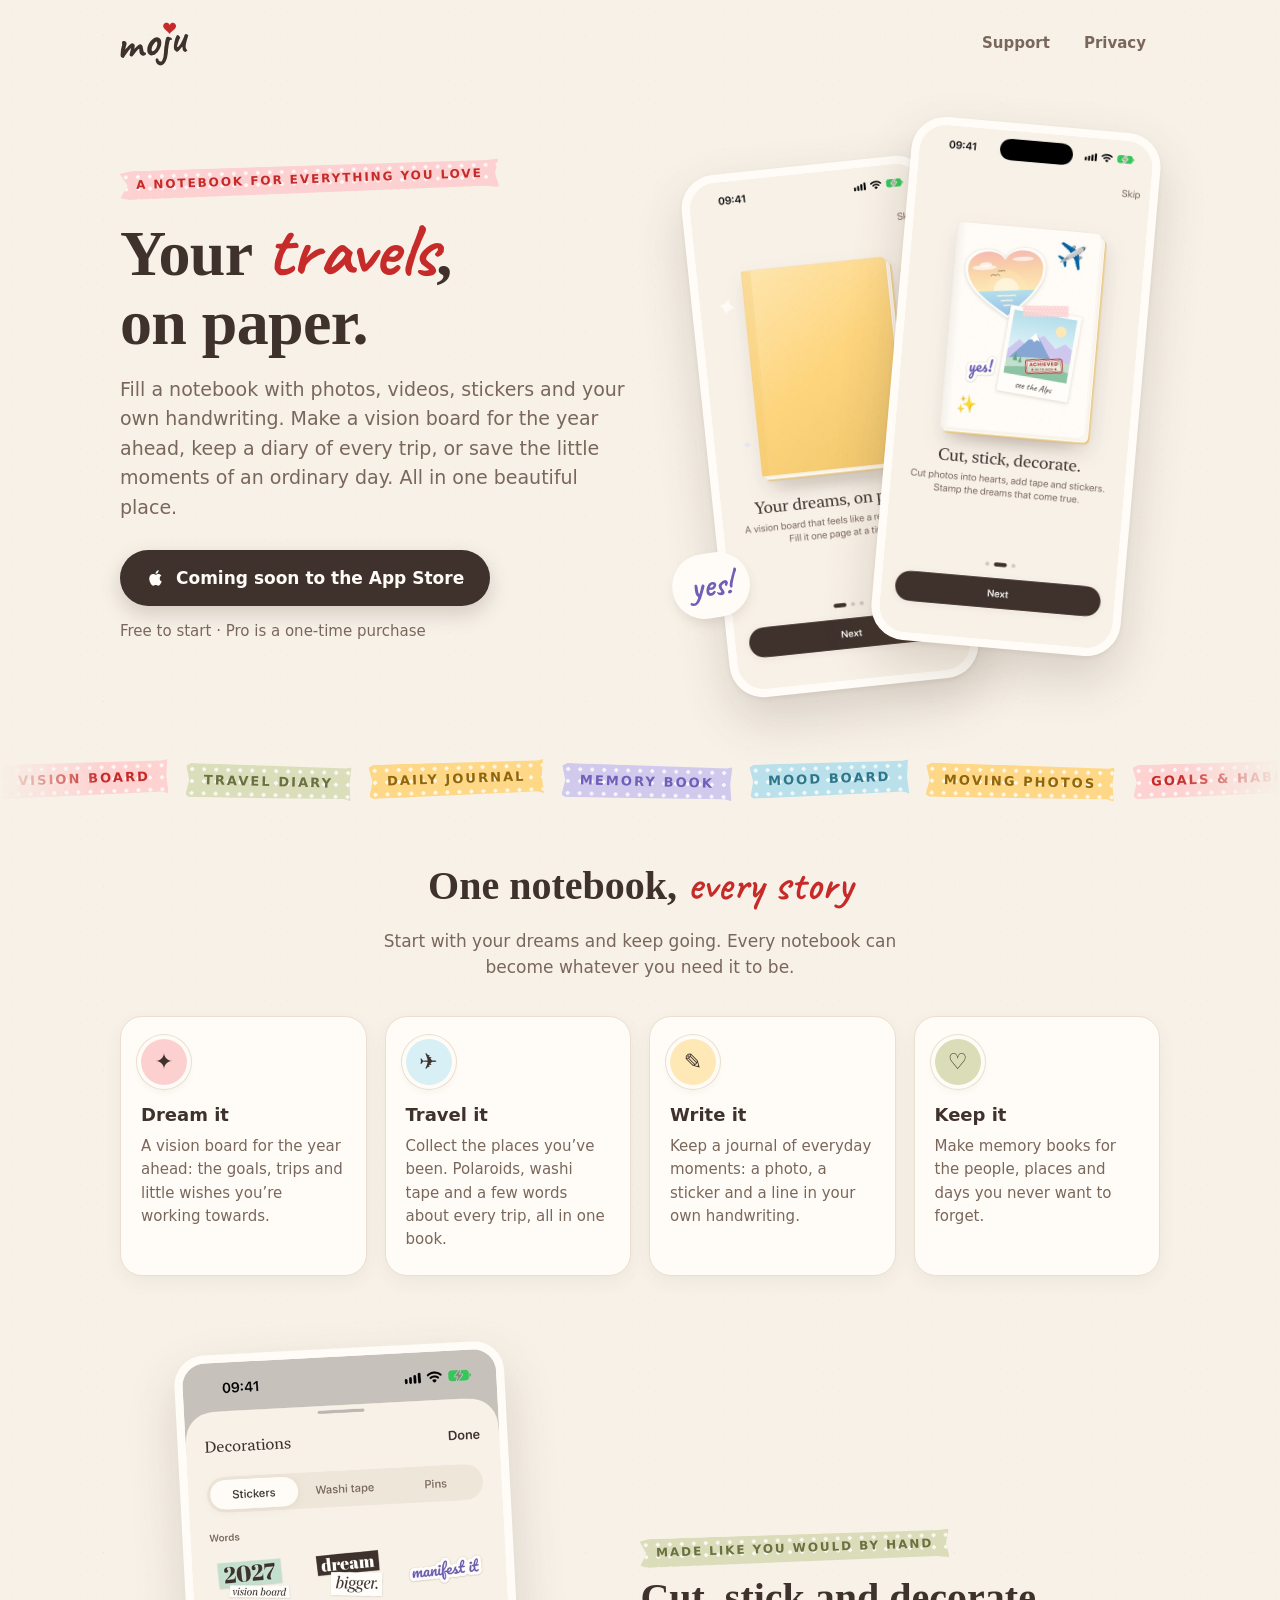
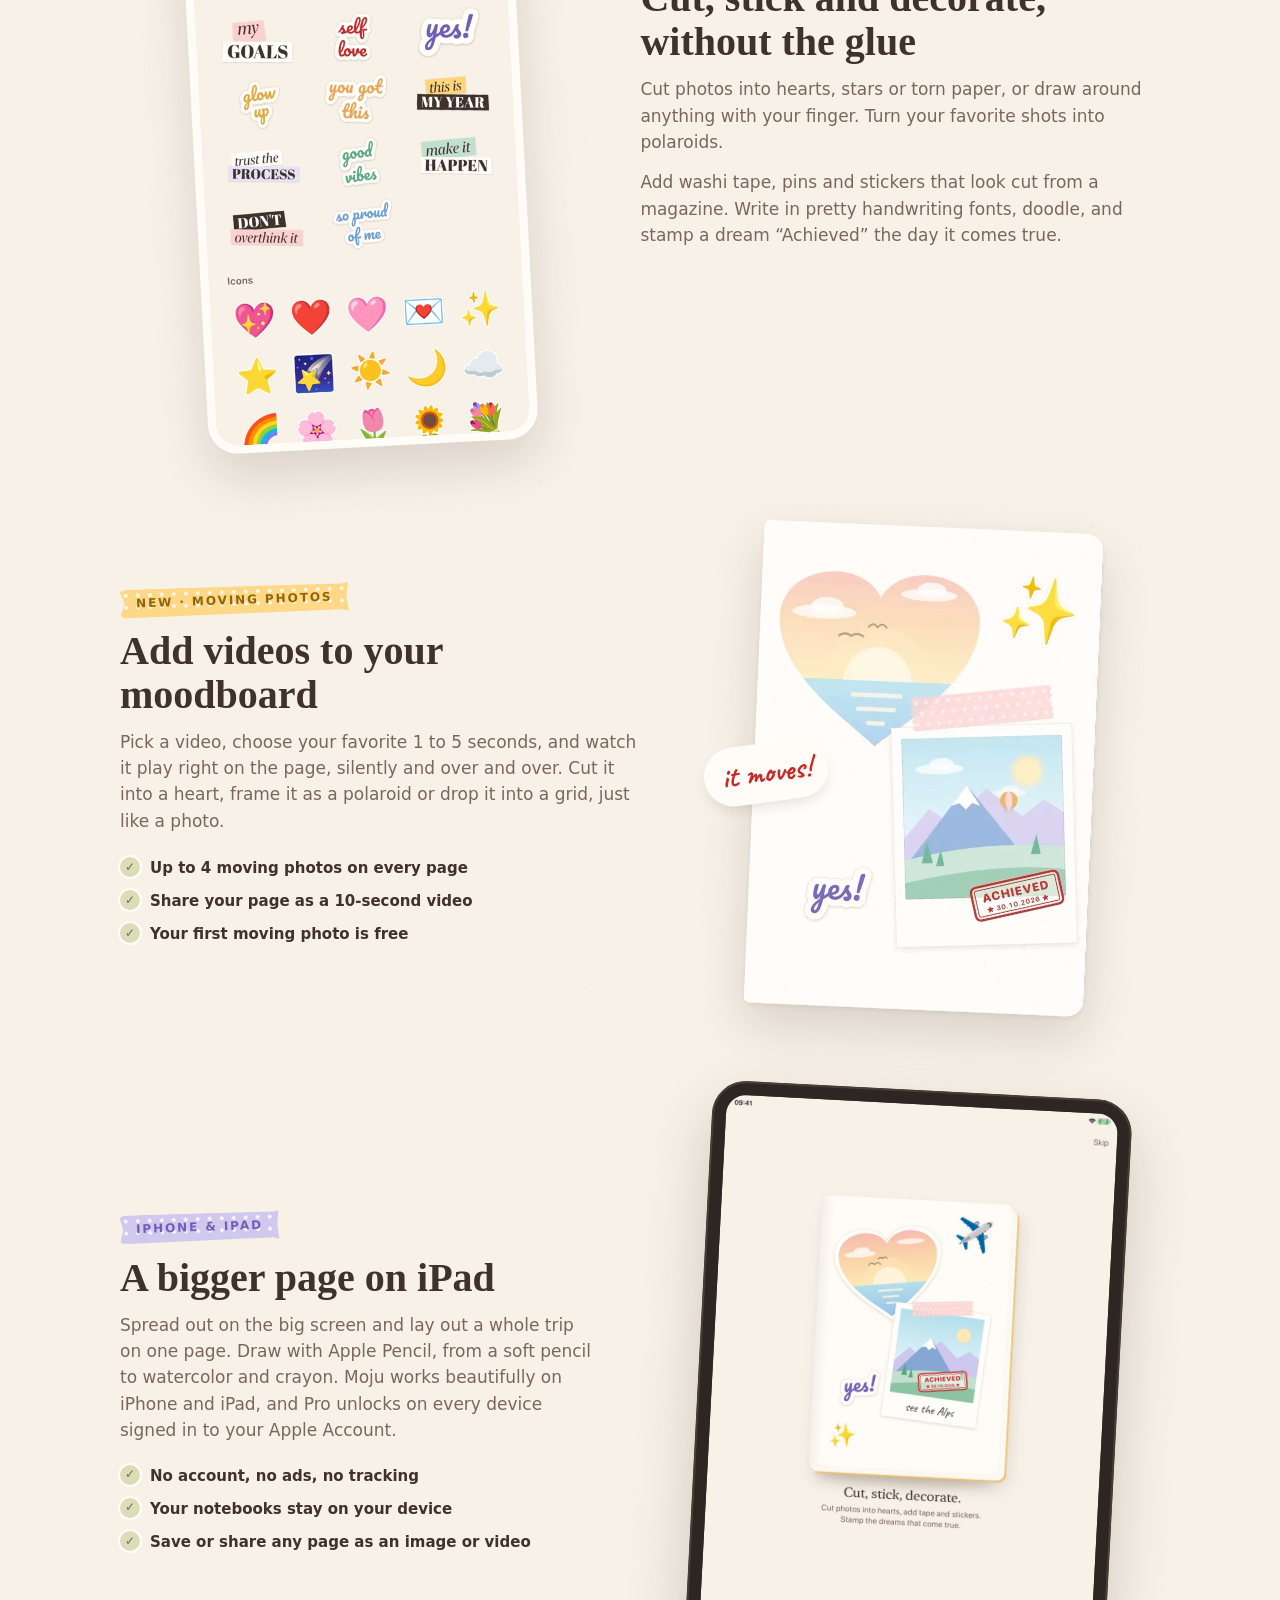
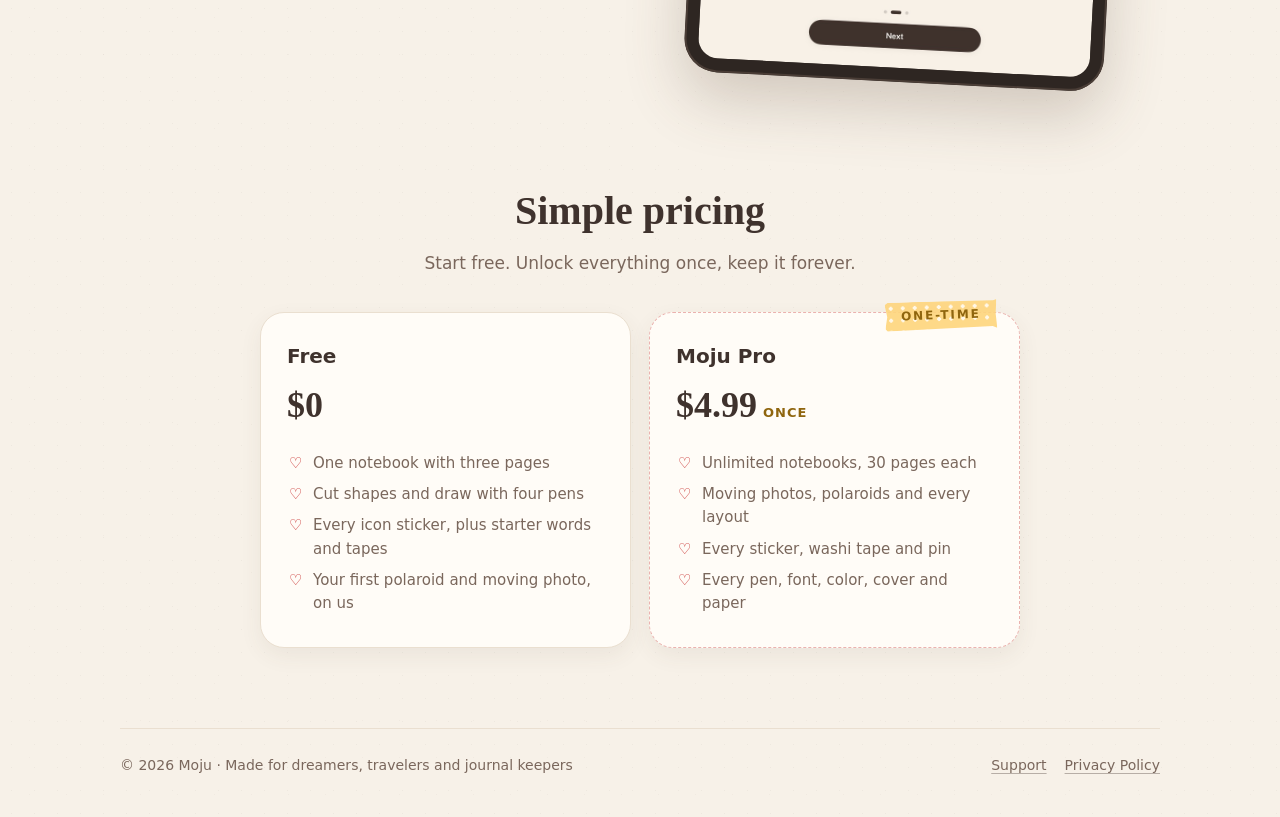
==== index.html @ 2ad0308b "El yazısı logo ve hareketli fotoğraflar bölümü" ====
<!doctype html>
<html lang="en">
<head>
  <meta charset="utf-8">
  <meta name="viewport" content="width=device-width, initial-scale=1">
  <title>Moju · Your life, on paper</title>
  <meta name="description" content="Moju is a notebook for everything you love: a vision board for your dreams, a travel diary for the places you've been, a journal for everyday moments. Cut photos, add videos that move on the page, washi tape and stickers, and write in your own hand.">
  <link rel="icon" href="assets/favicon.png">
  <link rel="apple-touch-icon" href="assets/icon.png">
  <link rel="stylesheet" href="style.css">
</head>
<body>
  <header class="wrap top">
    <a class="brand" href="index.html"><img src="assets/wordmark.svg" alt="Moju"></a>
    <nav class="nav" aria-label="Main">
      <a href="support.html">Support</a>
      <a href="privacy.html">Privacy</a>
    </nav>
  </header>

  <main>
    <section class="wrap hero">
      <div>
        <span class="tape">A NOTEBOOK FOR EVERYTHING YOU LOVE</span>
        <h1 aria-label="Your dreams, travels, days and memories, on paper.">
          <span aria-hidden="true">Your <span class="swap" data-words="dreams,travels,days,memories,plans">dreams</span>,<br>on paper.</span>
        </h1>
        <p class="lead">Fill a notebook with photos, videos, stickers and your own handwriting. Make a vision board for the year ahead, keep a diary of every trip, or save the little moments of an ordinary day. All in one beautiful place.</p>
        <div class="cta-row">
          <span class="button" aria-disabled="true">
            <svg viewBox="0 0 24 24" fill="currentColor" aria-hidden="true"><path d="M16.4 12.6c0-2.4 2-3.5 2-3.6-1.1-1.6-2.8-1.8-3.4-1.8-1.4-.1-2.8.9-3.5.9-.7 0-1.9-.9-3.1-.8-1.6 0-3 .9-3.8 2.3-1.6 2.8-.4 7 1.2 9.3.8 1.1 1.7 2.4 2.9 2.3 1.2 0 1.6-.7 3-.7s1.8.7 3 .7c1.3 0 2.1-1.1 2.8-2.3.9-1.3 1.3-2.6 1.3-2.7-.1 0-2.4-.9-2.4-3.6zM14.2 5.6c.6-.8 1.1-1.8 1-2.9-.9 0-2.1.6-2.7 1.4-.6.7-1.1 1.8-1 2.8 1 .1 2.1-.5 2.7-1.3z"/></svg>
            Coming soon to the App Store
          </span>
          <span class="price-note">Free to start · Pro is a one-time purchase</span>
        </div>
      </div>

      <div class="shots" aria-label="App screenshots">
        <div class="phone one float"><img src="assets/scene1.jpg" alt="A notebook floating on the welcome screen"></div>
        <div class="phone two float late"><img src="assets/scene2.jpg" alt="A page with a heart-shaped photo, a polaroid, washi tape and stickers"></div>
        <span class="sticker yes" aria-hidden="true">yes!</span>
      </div>
    </section>

    <!-- Defter ne için kullanılabilir: kayan washi bantlar -->
    <div class="ticker" aria-hidden="true">
      <div class="ticker-track">
        <span class="tape">VISION BOARD</span><span class="tape matcha">TRAVEL DIARY</span><span class="tape butter">DAILY JOURNAL</span><span class="tape wisteria">MEMORY BOOK</span><span class="tape rainy">MOOD BOARD</span><span class="tape butter">MOVING PHOTOS</span><span class="tape">GOALS &amp; HABITS</span><span class="tape matcha">FAMILY ALBUM</span><span class="tape butter">BUCKET LIST</span>
        <span class="tape">VISION BOARD</span><span class="tape matcha">TRAVEL DIARY</span><span class="tape butter">DAILY JOURNAL</span><span class="tape wisteria">MEMORY BOOK</span><span class="tape rainy">MOOD BOARD</span><span class="tape butter">MOVING PHOTOS</span><span class="tape">GOALS &amp; HABITS</span><span class="tape matcha">FAMILY ALBUM</span><span class="tape butter">BUCKET LIST</span>
      </div>
    </div>

    <section class="wrap">
      <h2 class="section-title">One notebook, <span class="hand">every story</span></h2>
      <p class="section-lead">Start with your dreams and keep going. Every notebook can become whatever you need it to be.</p>
      <div class="features uses">
        <article class="card">
          <div class="dot ballet" aria-hidden="true">✦</div>
          <h3>Dream it</h3>
          <p>A vision board for the year ahead: the goals, trips and little wishes you’re working towards.</p>
        </article>
        <article class="card">
          <div class="dot rainy" aria-hidden="true">✈︎</div>
          <h3>Travel it</h3>
          <p>Collect the places you’ve been. Polaroids, washi tape and a few words about every trip, all in one book.</p>
        </article>
        <article class="card">
          <div class="dot butter" aria-hidden="true">✎</div>
          <h3>Write it</h3>
          <p>Keep a journal of everyday moments: a photo, a sticker and a line in your own handwriting.</p>
        </article>
        <article class="card">
          <div class="dot matcha" aria-hidden="true">♡</div>
          <h3>Keep it</h3>
          <p>Make memory books for the people, places and days you never want to forget.</p>
        </article>
      </div>
    </section>

    <section class="wrap strip">
      <div class="shot"><img src="assets/stickers.jpg" alt="The sticker picker with hand-lettered words and icons"></div>
      <div>
        <span class="tape matcha">MADE LIKE YOU WOULD BY HAND</span>
        <h2>Cut, stick and decorate, without the glue</h2>
        <p>Cut photos into hearts, stars or torn paper, or draw around anything with your finger. Turn your favorite shots into polaroids.</p>
        <p>Add washi tape, pins and stickers that look cut from a magazine. Write in pretty handwriting fonts, doodle, and stamp a dream “Achieved” the day it comes true.</p>
      </div>
    </section>

    <!-- Hareketli fotoğraflar: uygulamanın kendi 10 sn'lik paylaşım videosu -->
    <section class="wrap strip moving">
      <div>
        <span class="tape butter">NEW · MOVING PHOTOS</span>
        <h2>Add videos to your moodboard</h2>
        <p>Pick a video, choose your favorite 1 to 5 seconds, and watch it play right on the page, silently and over and over. Cut it into a heart, frame it as a polaroid or drop it into a grid, just like a photo.</p>
        <ul class="checks">
          <li>Up to 4 moving photos on every page</li>
          <li>Share your page as a 10-second video</li>
          <li>Your first moving photo is free</li>
        </ul>
      </div>
      <div class="page-video">
        <video src="assets/moving-page.mp4" poster="assets/moving-page.jpg" width="600" height="852" autoplay muted loop playsinline aria-label="A notebook page with a heart-shaped sunset and a polaroid of mountains, both gently moving"></video>
        <span class="sticker moves" aria-hidden="true">it moves!</span>
      </div>
    </section>

    <section class="wrap tablet-row">
      <div>
        <span class="tape wisteria">IPHONE &amp; IPAD</span>
        <h2>A bigger page on iPad</h2>
        <p>Spread out on the big screen and lay out a whole trip on one page. Draw with Apple Pencil, from a soft pencil to watercolor and crayon. Moju works beautifully on iPhone and iPad, and Pro unlocks on every device signed in to your Apple Account.</p>
        <ul class="checks">
          <li>No account, no ads, no tracking</li>
          <li>Your notebooks stay on your device</li>
          <li>Save or share any page as an image or video</li>
        </ul>
      </div>
      <div class="tablet"><img src="assets/ipad.jpg" alt="Moju on iPad: a collage page with polaroids and stickers"></div>
    </section>

    <section class="wrap">
      <h2 class="section-title">Simple pricing</h2>
      <p class="section-lead">Start free. Unlock everything once, keep it forever.</p>
      <div class="pricing">
        <article class="plan">
          <h3>Free</h3>
          <div class="amount">$0</div>
          <ul>
            <li>One notebook with three pages</li>
            <li>Cut shapes and draw with four pens</li>
            <li>Every icon sticker, plus starter words and tapes</li>
            <li>Your first polaroid and moving photo, on us</li>
          </ul>
        </article>
        <article class="plan pro">
          <span class="tape butter">ONE-TIME</span>
          <h3>Moju Pro</h3>
          <div class="amount">$4.99<small>ONCE</small></div>
          <ul>
            <li>Unlimited notebooks, 30 pages each</li>
            <li>Moving photos, polaroids and every layout</li>
            <li>Every sticker, washi tape and pin</li>
            <li>Every pen, font, color, cover and paper</li>
          </ul>
        </article>
      </div>
    </section>
  </main>

  <footer class="wrap footer">
    <span>© 2026 Moju · Made for dreamers, travelers and journal keepers</span>
    <nav aria-label="Footer">
      <a href="support.html">Support</a>
      <a href="privacy.html">Privacy Policy</a>
    </nav>
  </footer>

  <script>
    // Başlıktaki el yazısı kelime sırayla değişir: dreams → travels → days → memories → plans.
    // "Hareketi Azalt" açıksa durur.
    (function () {
      // Hareketi Azalt açıksa sayfa videosu kendiliğinden oynamaz; oynat düğmesi görünür
      var video = document.querySelector('.page-video video');
      if (video && window.matchMedia('(prefers-reduced-motion: reduce)').matches) {
        video.removeAttribute('autoplay');
        video.pause();
        video.controls = true;
      }
      var el = document.querySelector('.swap');
      if (!el || window.matchMedia('(prefers-reduced-motion: reduce)').matches) return;
      var words = el.dataset.words.split(',');
      var i = 0;
      setInterval(function () {
        el.classList.add('out');
        setTimeout(function () {
          i = (i + 1) % words.length;
          el.textContent = words[i];
          el.classList.remove('out');
        }, 320);
      }, 2400);
    })();
  </script>
</body>
</html>
---- style.css ----
/* Moju web sitesi: uygulamayla aynı renkler, kağıt hissi, yumuşak gölgeler */

/* Uygulamadaki el yazısı (Caveat, SIL Open Font License: assets/Caveat-OFL.txt) */
@font-face {
  font-family: "Caveat";
  src: url("assets/Caveat.ttf") format("truetype");
  font-weight: 400 700;
  font-display: swap;
}

:root {
  /* Uygulamanın paleti (SPEC §3): latte zemin, espresso yazı, kiraz vurgu */
  --latte: #f7f1e8;
  --paper: #fffcf7;
  --ink: #3f322d;
  --ink-soft: #7a675c;
  --hairline: #eadfd0;
  --cherry: #c62a29;
  --ballet: #fdd0d0;
  --butter: #fed57d;
  --butter-light: #fee8b6;
  --butter-deep: #8f650e;
  --matcha-light: #daddb8;
  --matcha-deep: #6a7040;
  --rainy-light: #d8eff5;
  --rainy-deep: #2e7689;
  --wisteria: #e6e3f7;
  --wisteria-deep: #6e5fb8;
  --apricot-light: #f9d8b3;
  --shadow: 91, 69, 53;

  --serif: ui-serif, "New York", "Iowan Old Style", Georgia, serif;
  --rounded: ui-rounded, "SF Pro Rounded", -apple-system, system-ui, "Segoe UI", sans-serif;
  --hand: "Caveat", "Bradley Hand", cursive;
}

* { box-sizing: border-box; }

html { -webkit-text-size-adjust: 100%; }

body {
  margin: 0;
  background-color: var(--latte);
  /* Kağıt dokusu: çok soluk benekler */
  background-image:
    radial-gradient(rgba(var(--shadow), 0.05) 0.8px, transparent 1px),
    radial-gradient(rgba(var(--shadow), 0.035) 0.8px, transparent 1px);
  background-size: 23px 23px, 37px 37px;
  background-position: 0 0, 11px 17px;
  color: var(--ink);
  font-family: var(--rounded);
  font-size: 17px;
  line-height: 1.55;
  -webkit-font-smoothing: antialiased;
}

a { color: var(--ink); text-decoration-color: rgba(63, 50, 45, 0.35); text-underline-offset: 3px; }
a:hover { text-decoration-color: var(--ink); }

.wrap { width: min(1040px, 100% - 40px); margin-inline: auto; }

/* Üst kısım */

.top {
  display: flex;
  align-items: center;
  justify-content: space-between;
  gap: 16px;
  padding: 22px 0;
}

.brand {
  display: inline-flex;
  align-items: center;
  gap: 12px;
  font-weight: 700;
  font-size: 20px;
  text-decoration: none;
}

/* El yazısı logo (uygulama ikonundaki yazı) */
.brand img {
  display: block;
  height: 44px;
  width: auto;
}

.nav { display: flex; gap: 6px; }

.nav a {
  padding: 8px 14px;
  border-radius: 999px;
  text-decoration: none;
  color: var(--ink-soft);
  font-weight: 600;
  font-size: 15px;
}

.nav a:hover, .nav a[aria-current="page"] { background: var(--paper); color: var(--ink); box-shadow: 0 2px 6px rgba(var(--shadow), 0.08); }

/* Washi bant */

.tape {
  display: inline-block;
  padding: 5px 16px;
  font-size: 12px;
  font-weight: 800;
  letter-spacing: 0.16em;
  color: var(--cherry);
  background-color: rgba(253, 208, 208, 0.95);
  background-image: radial-gradient(rgba(255, 255, 255, 0.8) 1.6px, transparent 2px);
  background-size: 12px 12px;
  clip-path: polygon(0 8%, 3% 0, 97% 4%, 100% 0, 99% 50%, 100% 100%, 96% 94%, 2% 100%, 0 92%, 2% 50%);
  transform: rotate(-2deg);
}

.tape.matcha { background-color: rgba(218, 221, 184, 0.95); color: var(--matcha-deep); }
.tape.butter { background-color: rgba(254, 213, 125, 0.9); color: var(--butter-deep); }
.tape.wisteria { background-color: rgba(207, 200, 238, 0.95); color: var(--wisteria-deep); }
.tape.rainy { background-color: rgba(179, 223, 235, 0.9); color: var(--rainy-deep); }

/* El yazısı vurgu (başlıklarda) */
.hand {
  font-family: var(--hand);
  color: var(--cherry);
  font-weight: 600;
  font-size: 1.12em;
  white-space: nowrap;
}

/* Kayan washi bant şeridi: defterin neler olabileceği */
.ticker {
  overflow: hidden;
  padding: 14px 0 46px;
  mask-image: linear-gradient(90deg, transparent, #000 8%, #000 92%, transparent);
  -webkit-mask-image: linear-gradient(90deg, transparent, #000 8%, #000 92%, transparent);
}

.ticker-track {
  display: flex;
  gap: 18px;
  width: max-content;
  animation: ticker 42s linear infinite;
}

.ticker .tape { font-size: 13px; padding: 7px 18px; }
.ticker .tape:nth-child(odd) { transform: rotate(-2deg); }
.ticker .tape:nth-child(even) { transform: rotate(1.5deg) translateY(3px); }

@keyframes ticker {
  to { transform: translateX(calc(-50% - 9px)); }
}

/* Ana bölüm */

.hero {
  display: grid;
  grid-template-columns: 1.05fr 1fr;
  gap: 48px;
  align-items: center;
  padding: 36px 0 64px;
}

.hero h1 {
  font-family: var(--serif);
  font-weight: 600;
  font-size: clamp(40px, 6vw, 64px);
  line-height: 1.04;
  letter-spacing: -0.01em;
  margin: 18px 0 18px;
}

/* Sırayla değişen kelime (dreams → travels → days…) */
.hero h1 .swap {
  display: inline-block;
  font-family: var(--hand);
  color: var(--cherry);
  font-weight: 700;
  font-size: 1.18em;
  transition: opacity 0.3s ease, transform 0.3s ease;
}

.hero h1 .swap.out { opacity: 0; transform: translateY(0.18em) rotate(-3deg); }

.lead { font-size: 19px; color: var(--ink-soft); max-width: 30em; margin: 0 0 28px; }

.cta-row { display: flex; flex-wrap: wrap; align-items: center; gap: 14px; }

.button {
  display: inline-flex;
  align-items: center;
  gap: 10px;
  padding: 15px 26px;
  border-radius: 999px;
  background: var(--ink);
  color: var(--paper);
  font-weight: 700;
  text-decoration: none;
  box-shadow: 0 8px 20px rgba(var(--shadow), 0.22);
}

.button[aria-disabled="true"] { cursor: default; }

.button svg { width: 20px; height: 20px; }

.price-note { font-size: 15px; color: var(--ink-soft); }

/* Ekran görüntüleri: hafif eğik telefon kartları */

.shots { position: relative; height: 560px; }

.phone {
  position: absolute;
  width: 250px;
  border-radius: 34px;
  padding: 8px;
  background: var(--paper);
  box-shadow: 0 22px 50px rgba(var(--shadow), 0.2), 0 2px 4px rgba(var(--shadow), 0.08);
}

.phone img { display: block; width: 100%; border-radius: 27px; }

.phone.one { left: 6%; top: 40px; transform: rotate(-6deg); z-index: 1; }
.phone.two { right: 4%; top: 0; transform: rotate(5deg); z-index: 2; }

.sticker {
  position: absolute;
  z-index: 3;
  font-family: var(--hand);
  font-size: 34px;
  font-weight: 700;
  color: var(--wisteria-deep);
  padding: 2px 14px;
  background: var(--paper);
  border-radius: 999px;
  box-shadow: 0 0 0 4px var(--paper), 0 6px 14px rgba(var(--shadow), 0.18);
  transform: rotate(-9deg);
}

.sticker.yes { left: 0; bottom: 70px; }

/* Özellikler */

.section-title {
  font-family: var(--serif);
  font-weight: 600;
  font-size: clamp(30px, 4vw, 40px);
  text-align: center;
  margin: 8px 0 8px;
}

.section-lead { text-align: center; color: var(--ink-soft); margin: 0 auto 36px; max-width: 34em; }

.features {
  display: grid;
  grid-template-columns: repeat(4, 1fr);
  gap: 18px;
  padding-bottom: 72px;
}

.card {
  background: var(--paper);
  border: 1px solid var(--hairline);
  border-radius: 22px;
  padding: 22px 20px 24px;
  box-shadow: 0 6px 18px rgba(var(--shadow), 0.06);
}

.card .dot {
  width: 46px;
  height: 46px;
  border-radius: 50%;
  display: grid;
  place-items: center;
  font-size: 22px;
  box-shadow: 0 0 0 4px var(--paper), 0 0 0 5px var(--hairline), 0 4px 10px rgba(var(--shadow), 0.12);
  margin-bottom: 16px;
}

.card h3 { font-size: 18px; margin: 0 0 6px; }
.card p { margin: 0; color: var(--ink-soft); font-size: 15px; }

.dot.ballet { background: var(--ballet); }
.dot.butter { background: var(--butter-light); }
.dot.matcha { background: var(--matcha-light); }
.dot.rainy { background: var(--rainy-light); }

/* Sticker şeridi */

.strip {
  display: grid;
  grid-template-columns: 1fr 1.1fr;
  gap: 48px;
  align-items: center;
  padding-bottom: 80px;
}

.strip .shot {
  justify-self: center;
  width: min(330px, 100%);
  border-radius: 30px;
  padding: 8px;
  background: var(--paper);
  transform: rotate(-3deg);
  box-shadow: 0 22px 50px rgba(var(--shadow), 0.18);
}

.strip .shot img { display: block; width: 100%; border-radius: 23px; }

.strip h2 { font-family: var(--serif); font-weight: 600; font-size: clamp(30px, 4vw, 40px); margin: 14px 0 12px; line-height: 1.1; }
.strip p { color: var(--ink-soft); margin: 0 0 14px; }

/* Hareketli fotoğraflar: sayfa videosu kağıt gibi hafif eğik durur */

.strip.moving { grid-template-columns: 1.1fr 1fr; }
.strip.moving .checks { margin-top: 18px; }

.page-video {
  position: relative;
  justify-self: center;
  width: min(340px, 100%);
  transform: rotate(2.5deg);
}

.page-video video {
  display: block;
  width: 100%;
  height: auto;
  border-radius: 6px 18px 18px 6px;
  background: var(--paper);
  box-shadow: 0 22px 50px rgba(var(--shadow), 0.18), 0 2px 4px rgba(var(--shadow), 0.08);
}

.sticker.moves {
  left: -46px;
  top: 47%;
  font-size: 30px;
  color: var(--cherry);
  transform: rotate(-10deg);
}

/* iPad */

.tablet-row {
  display: grid;
  grid-template-columns: 1fr 1.05fr;
  gap: 56px;
  align-items: center;
  padding-bottom: 90px;
}

.tablet-row h2 { font-family: var(--serif); font-weight: 600; font-size: clamp(30px, 4vw, 40px); margin: 14px 0 12px; line-height: 1.1; }
.tablet-row p { color: var(--ink-soft); margin: 0 0 16px; }

.tablet {
  justify-self: center;
  width: min(420px, 100%);
  padding: 14px;
  border-radius: 34px;
  background: #2e2622;
  transform: rotate(3deg);
  box-shadow: 0 26px 60px rgba(var(--shadow), 0.24), inset 0 0 0 2px #4a3d36;
}

.tablet img { display: block; width: 100%; border-radius: 20px; }

.checks { list-style: none; padding: 0; margin: 0; color: var(--ink); font-weight: 600; font-size: 15px; }
.checks li { padding: 5px 0 5px 30px; position: relative; }
.checks li::before {
  content: "✓";
  position: absolute;
  left: 0;
  top: 5px;
  width: 20px;
  height: 20px;
  border-radius: 50%;
  display: grid;
  place-items: center;
  font-size: 12px;
  background: var(--matcha-light);
  color: var(--matcha-deep);
  box-shadow: 0 0 0 2px var(--paper);
}

/* Fiyat */

.pricing {
  display: grid;
  grid-template-columns: 1fr 1fr;
  gap: 18px;
  max-width: 760px;
  margin: 0 auto 80px;
}

.plan {
  position: relative;
  background: var(--paper);
  border-radius: 24px;
  padding: 28px 26px;
  border: 1px solid var(--hairline);
  box-shadow: 0 8px 22px rgba(var(--shadow), 0.07);
}

.plan.pro { border: 1.5px dashed rgba(198, 42, 41, 0.35); }

.plan h3 { margin: 0 0 4px; font-size: 20px; }
.plan .amount { font-family: var(--serif); font-weight: 700; font-size: 36px; margin: 6px 0 2px; }
.plan .amount small { font-family: var(--rounded); font-size: 13px; font-weight: 700; letter-spacing: 0.08em; color: var(--butter-deep); margin-left: 6px; }
.plan ul { margin: 14px 0 0; padding: 0; list-style: none; color: var(--ink-soft); font-size: 15px; }
.plan li { padding: 4px 0 4px 26px; position: relative; }
.plan li::before { content: "♡"; position: absolute; left: 2px; color: var(--cherry); }
.plan .tape { position: absolute; top: -12px; right: 22px; }

/* Metin sayfaları (gizlilik, destek) */

.doc {
  background: var(--paper);
  border: 1px solid var(--hairline);
  border-radius: 26px;
  box-shadow: 0 10px 30px rgba(var(--shadow), 0.08);
  padding: clamp(26px, 5vw, 56px);
  margin: 20px auto 72px;
  max-width: 780px;
}

.doc h1 { font-family: var(--serif); font-weight: 600; font-size: clamp(34px, 5vw, 46px); margin: 14px 0 6px; line-height: 1.1; }
.doc .meta { color: var(--ink-soft); font-size: 15px; margin: 0 0 28px; }
.doc h2 { font-size: 20px; margin: 34px 0 8px; }
.doc p, .doc li { color: #54453d; }
.doc ul { padding-left: 22px; }
.doc li { margin: 6px 0; }

.summary {
  background: var(--latte);
  border-radius: 18px;
  padding: 18px 22px;
  margin: 0 0 8px;
}

.summary strong { color: var(--ink); }

details {
  border-top: 1px solid var(--hairline);
  padding: 16px 0;
}

details:last-of-type { border-bottom: 1px solid var(--hairline); }

summary {
  cursor: pointer;
  font-weight: 700;
  list-style: none;
  display: flex;
  justify-content: space-between;
  gap: 16px;
}

summary::-webkit-details-marker { display: none; }
summary::after { content: "+"; color: var(--cherry); font-size: 22px; line-height: 1; }
details[open] summary::after { content: "–"; }
details p { margin: 10px 0 0; }

.contact {
  display: flex;
  flex-wrap: wrap;
  align-items: center;
  justify-content: space-between;
  gap: 16px;
  background: var(--latte);
  border-radius: 20px;
  padding: 20px 22px;
  margin: 8px 0 30px;
}

.contact p { margin: 0; }

/* Alt kısım */

.footer {
  display: flex;
  flex-wrap: wrap;
  justify-content: space-between;
  gap: 12px;
  padding: 26px 0 40px;
  border-top: 1px solid var(--hairline);
  color: var(--ink-soft);
  font-size: 14px;
}

.footer nav { display: flex; gap: 18px; }
.footer a { color: var(--ink-soft); }

/* Dar ekranlar */

@media (max-width: 860px) {
  .hero, .strip, .tablet-row { grid-template-columns: 1fr; gap: 28px; }
  .tablet-row { text-align: center; }
  .checks { display: inline-block; text-align: left; }
  .hero { text-align: center; padding-top: 16px; }
  .lead { margin-inline: auto; }
  .cta-row { justify-content: center; }
  .shots { height: 470px; max-width: 440px; margin: 0 auto; width: 100%; }
  .phone { width: 205px; }
  .features { grid-template-columns: 1fr 1fr; }
  .strip { text-align: center; }
  .strip .shot, .page-video { order: 2; }
  .strip.moving { grid-template-columns: 1fr; }
  .sticker.moves { left: -14px; }
  .pricing { grid-template-columns: 1fr; }
}

@media (max-width: 520px) {
  body { font-size: 16px; }
  .nav a { padding: 7px 10px; font-size: 14px; }
  .features { grid-template-columns: 1fr; }
  .shots { height: 400px; }
  .phone { width: 172px; }
  .sticker { font-size: 28px; }
}

/* Telefonlar uygulamadaki defter gibi hafifçe süzülür */
@media (prefers-reduced-motion: no-preference) {
  .phone.one.float { animation: float-one 5.2s ease-in-out infinite; }
  .phone.two.float { animation: float-two 5.2s ease-in-out infinite 1.3s; }
  .sticker.yes { animation: wiggle 6s ease-in-out infinite; }
}

@media (prefers-reduced-motion: reduce) {
  .ticker-track { animation: none; }
}

@keyframes float-one {
  0%, 100% { transform: rotate(-6deg) translateY(0); }
  50% { transform: rotate(-6deg) translateY(-10px); }
}

@keyframes float-two {
  0%, 100% { transform: rotate(5deg) translateY(0); }
  50% { transform: rotate(5deg) translateY(-12px); }
}

@keyframes wiggle {
  0%, 100% { transform: rotate(-9deg); }
  50% { transform: rotate(-4deg) scale(1.04); }
}
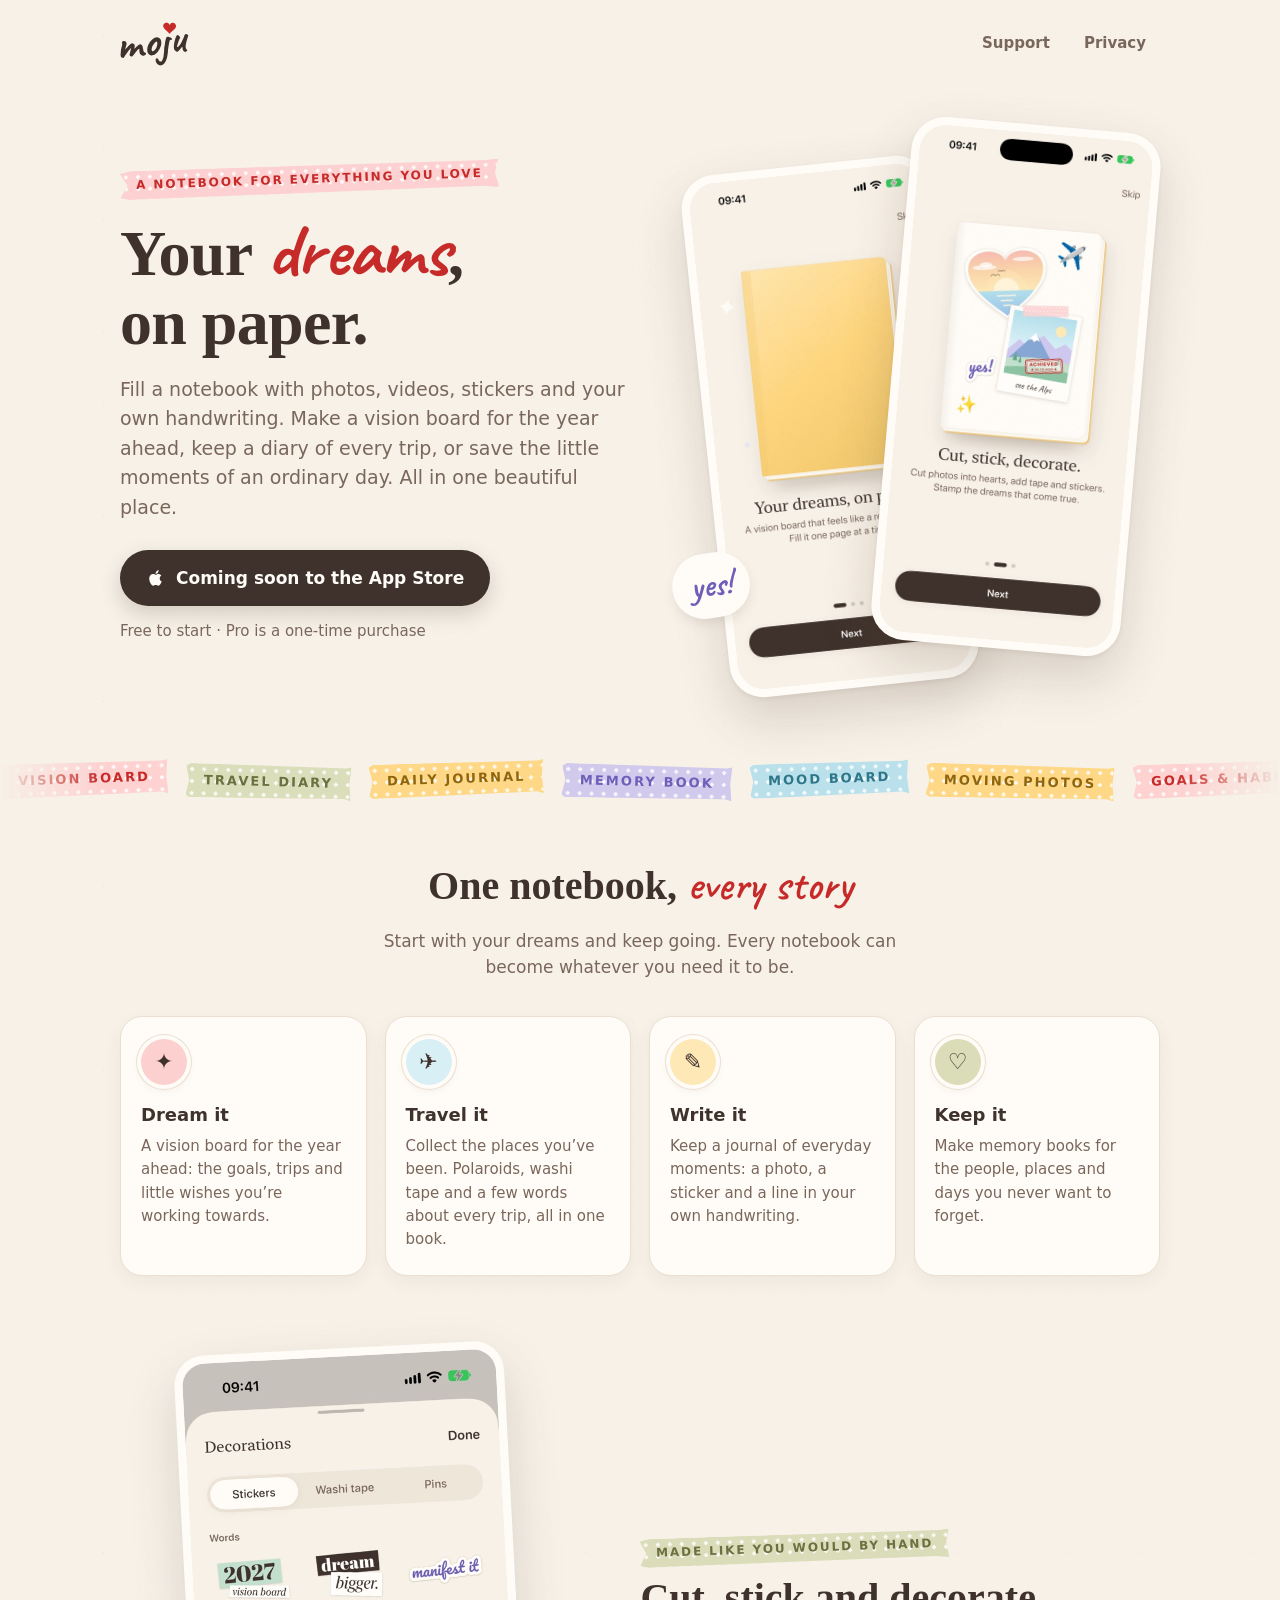
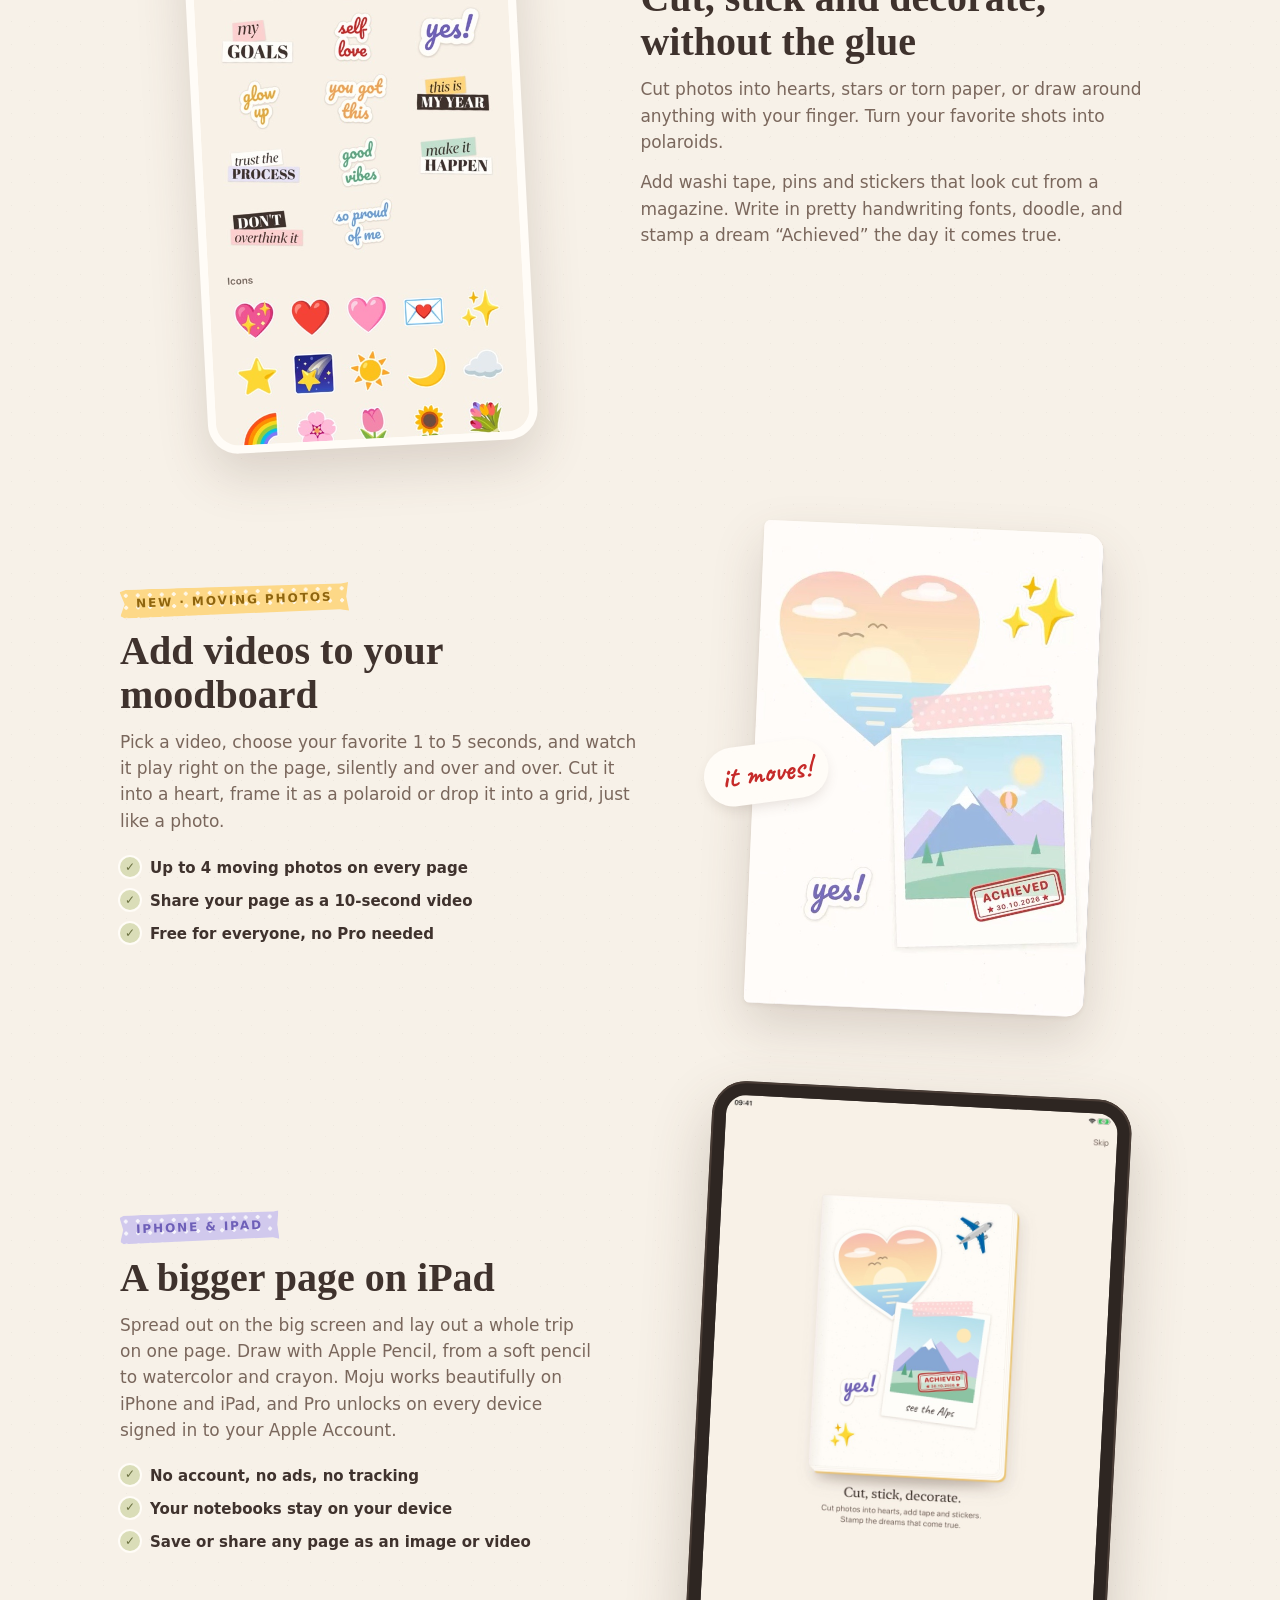
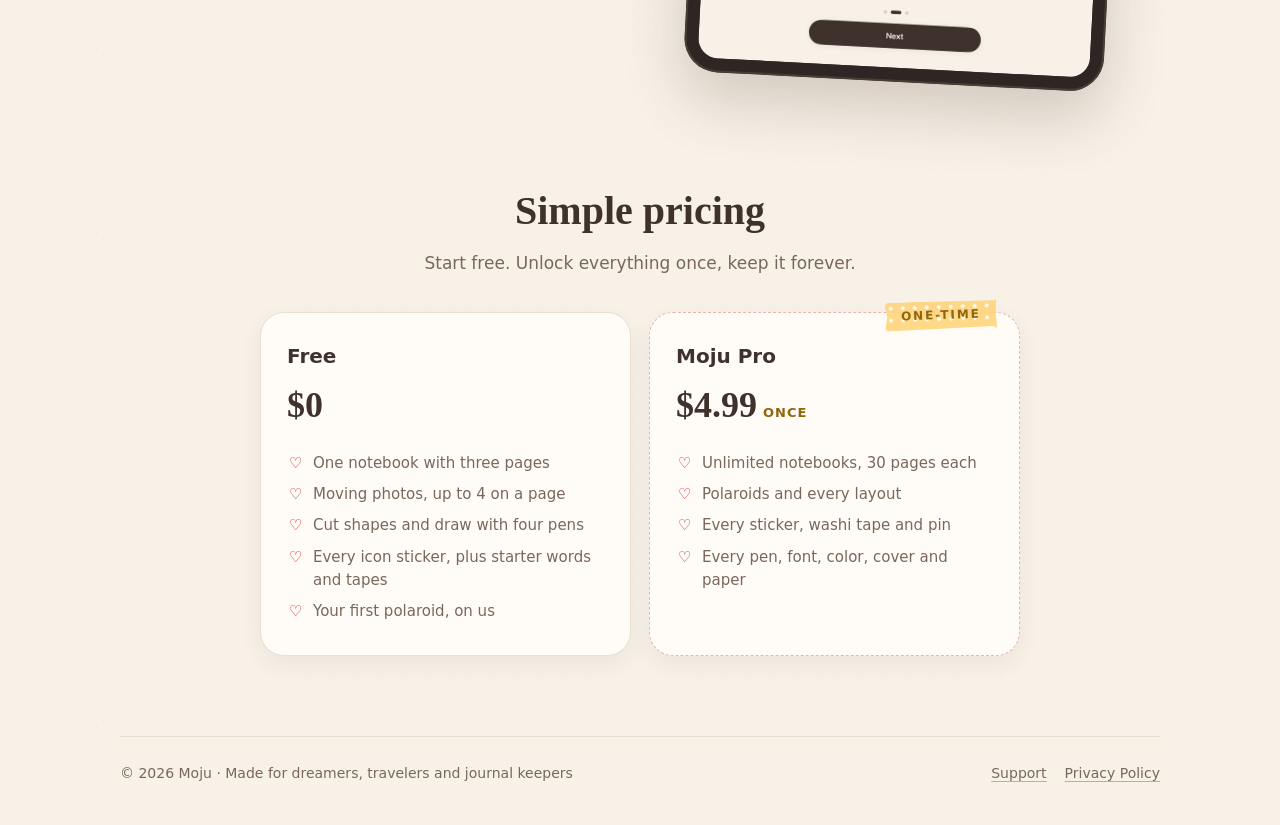
==== commit 2ecf968a: "Hareketli fotoğraflar herkese ücretsiz" ====
--- a/index.html
+++ b/index.html
@@ -96,7 +96,7 @@
         <ul class="checks">
           <li>Up to 4 moving photos on every page</li>
           <li>Share your page as a 10-second video</li>
-          <li>Your first moving photo is free</li>
+          <li>Free for everyone, no Pro needed</li>
         </ul>
       </div>
       <div class="page-video">
@@ -128,9 +128,10 @@
           <div class="amount">$0</div>
           <ul>
             <li>One notebook with three pages</li>
+            <li>Moving photos, up to 4 on a page</li>
             <li>Cut shapes and draw with four pens</li>
             <li>Every icon sticker, plus starter words and tapes</li>
-            <li>Your first polaroid and moving photo, on us</li>
+            <li>Your first polaroid, on us</li>
           </ul>
         </article>
         <article class="plan pro">
@@ -139,7 +140,7 @@
           <div class="amount">$4.99<small>ONCE</small></div>
           <ul>
             <li>Unlimited notebooks, 30 pages each</li>
-            <li>Moving photos, polaroids and every layout</li>
+            <li>Polaroids and every layout</li>
             <li>Every sticker, washi tape and pin</li>
             <li>Every pen, font, color, cover and paper</li>
           </ul>
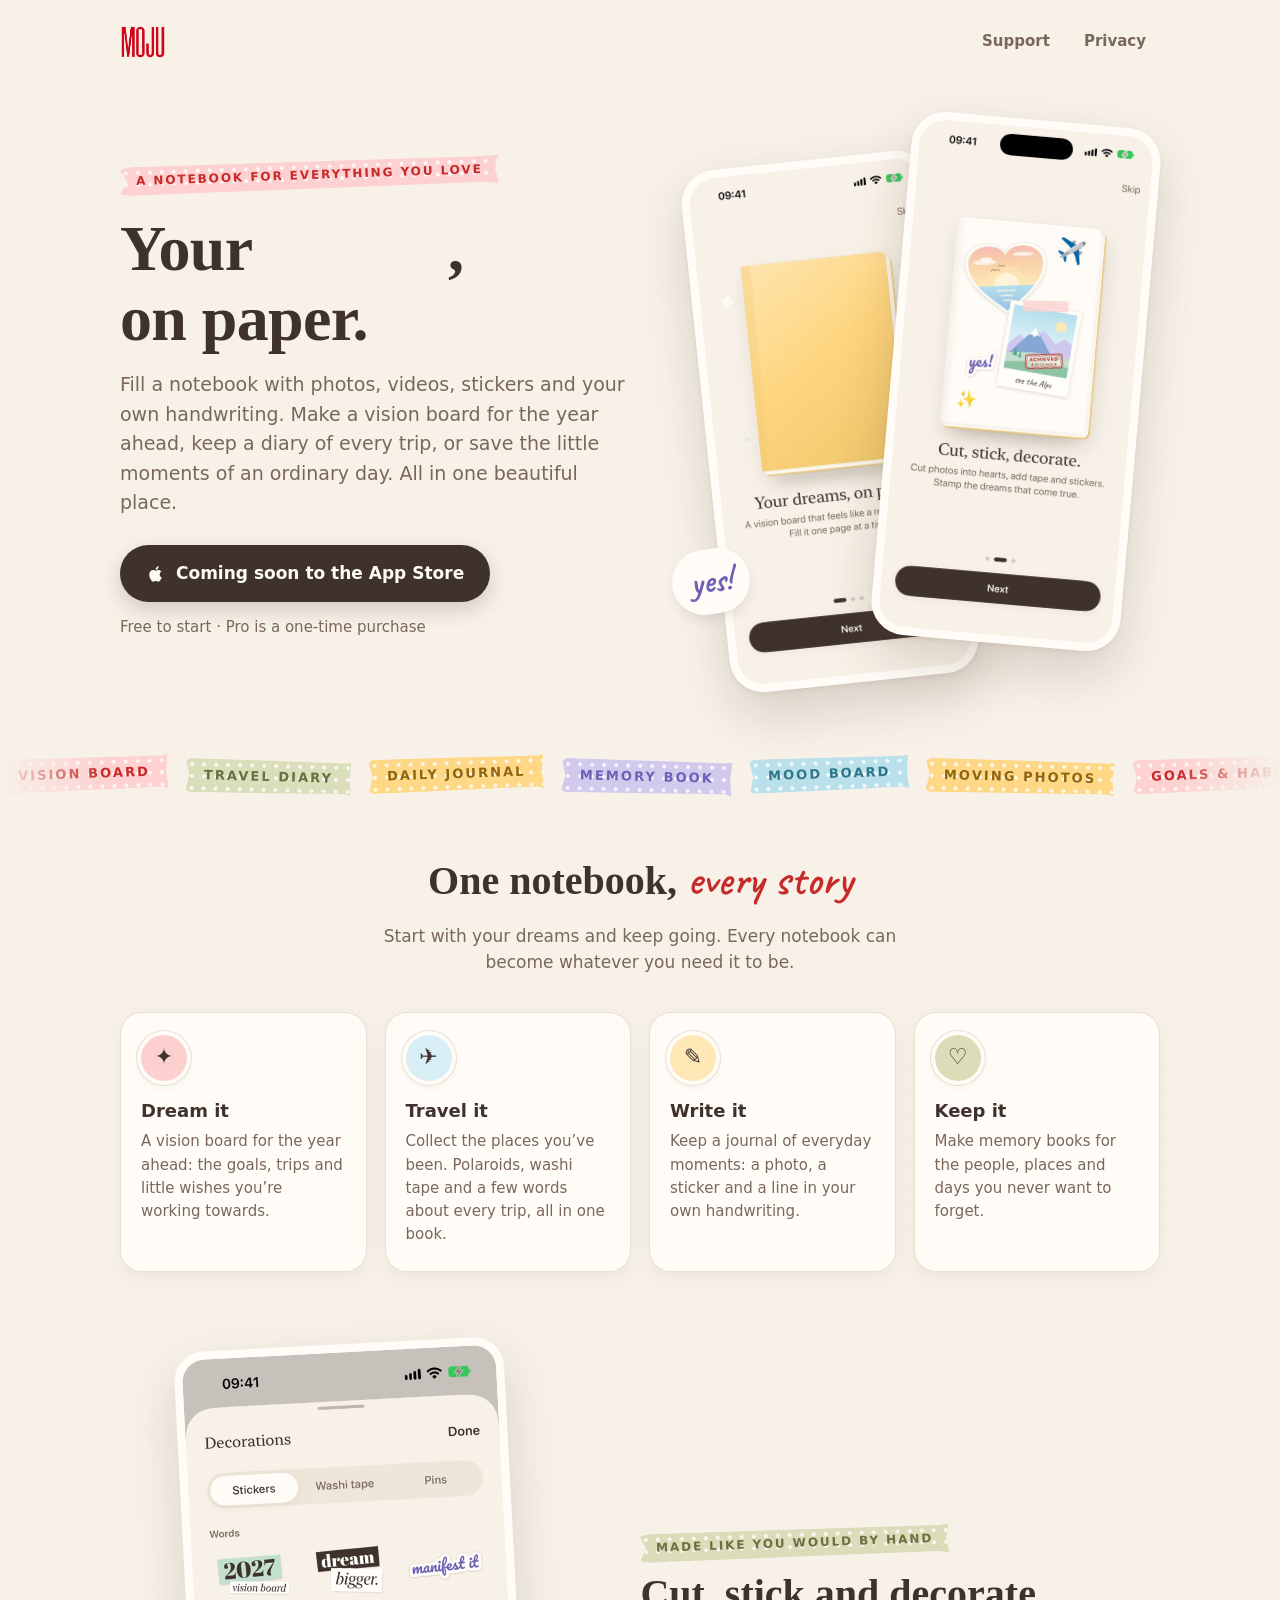
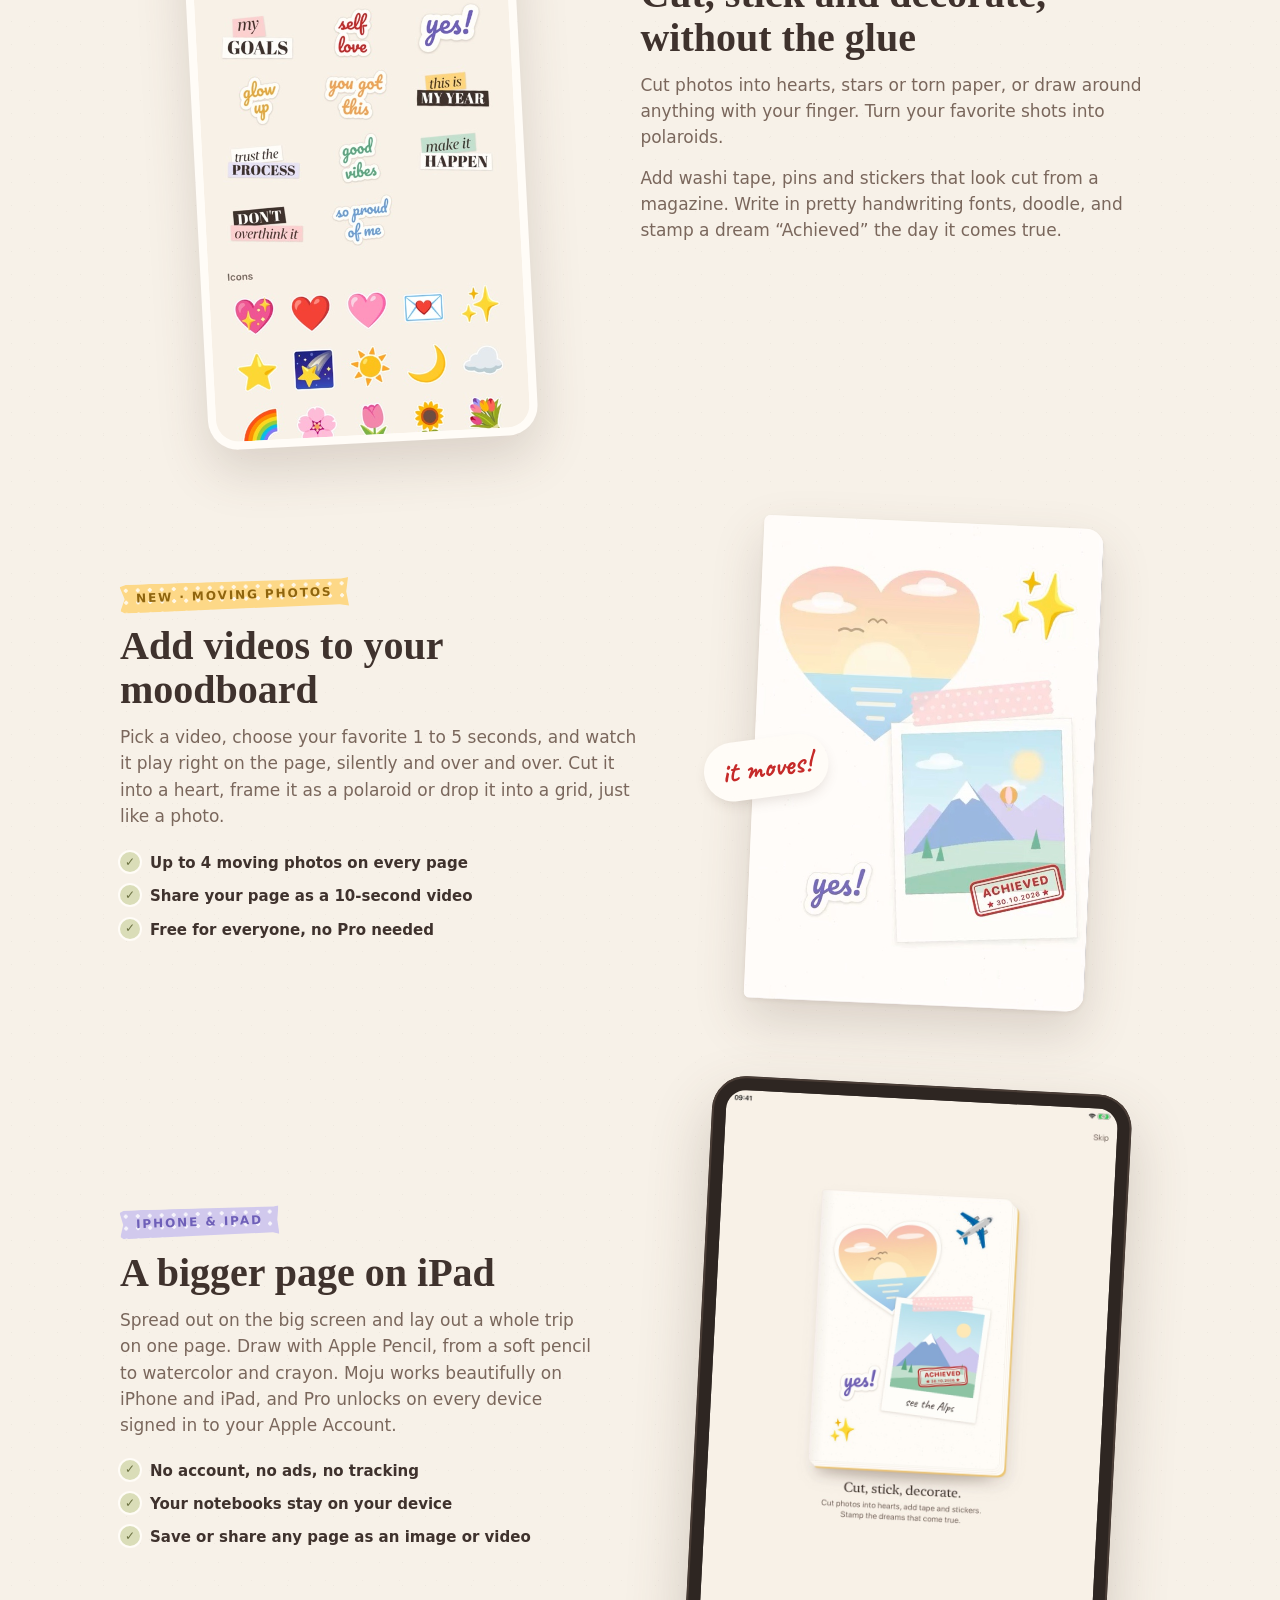
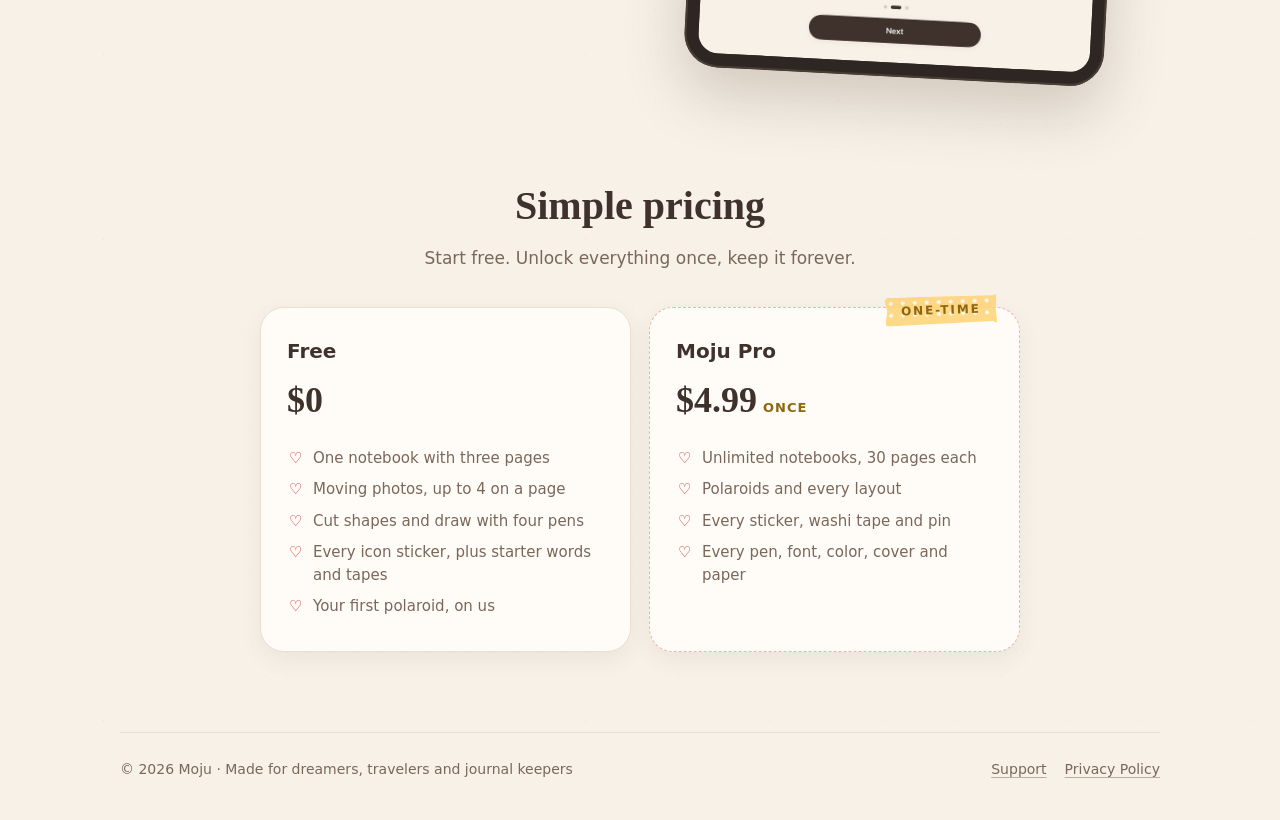
==== commit 158d0aa3: "Yeni logo ve ikon" ====
--- a/index.html
+++ b/index.html
@@ -11,7 +11,7 @@
 </head>
 <body>
   <header class="wrap top">
-    <a class="brand" href="index.html"><img src="assets/wordmark.svg" alt="Moju"></a>
+    <a class="brand" href="index.html"><img src="assets/wordmark.png" alt="Moju"></a>
     <nav class="nav" aria-label="Main">
       <a href="support.html">Support</a>
       <a href="privacy.html">Privacy</a>
--- a/style.css
+++ b/style.css
@@ -78,10 +78,10 @@
   text-decoration: none;
 }
 
-/* El yazısı logo (uygulama ikonundaki yazı) */
+/* Logo (uygulama ikonundaki yazı) */
 .brand img {
   display: block;
-  height: 44px;
+  height: 34px;
   width: auto;
 }
 
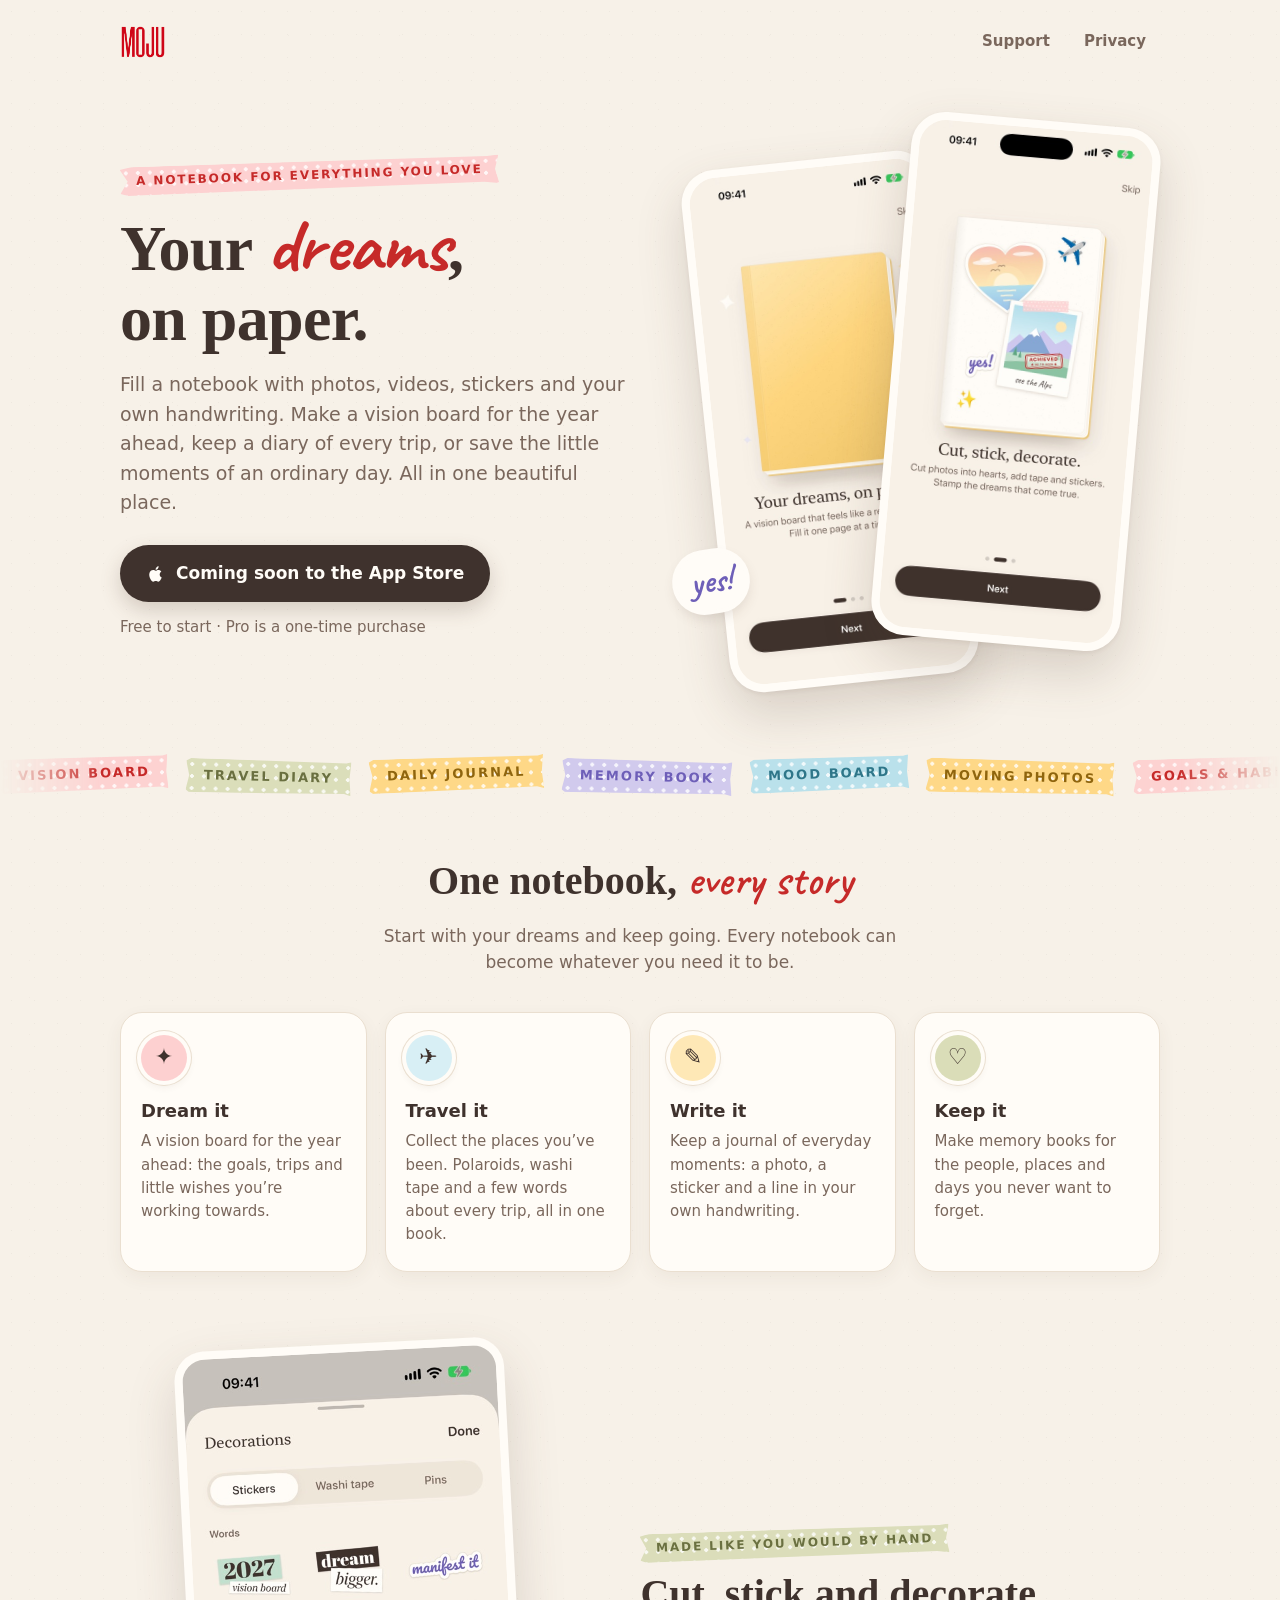
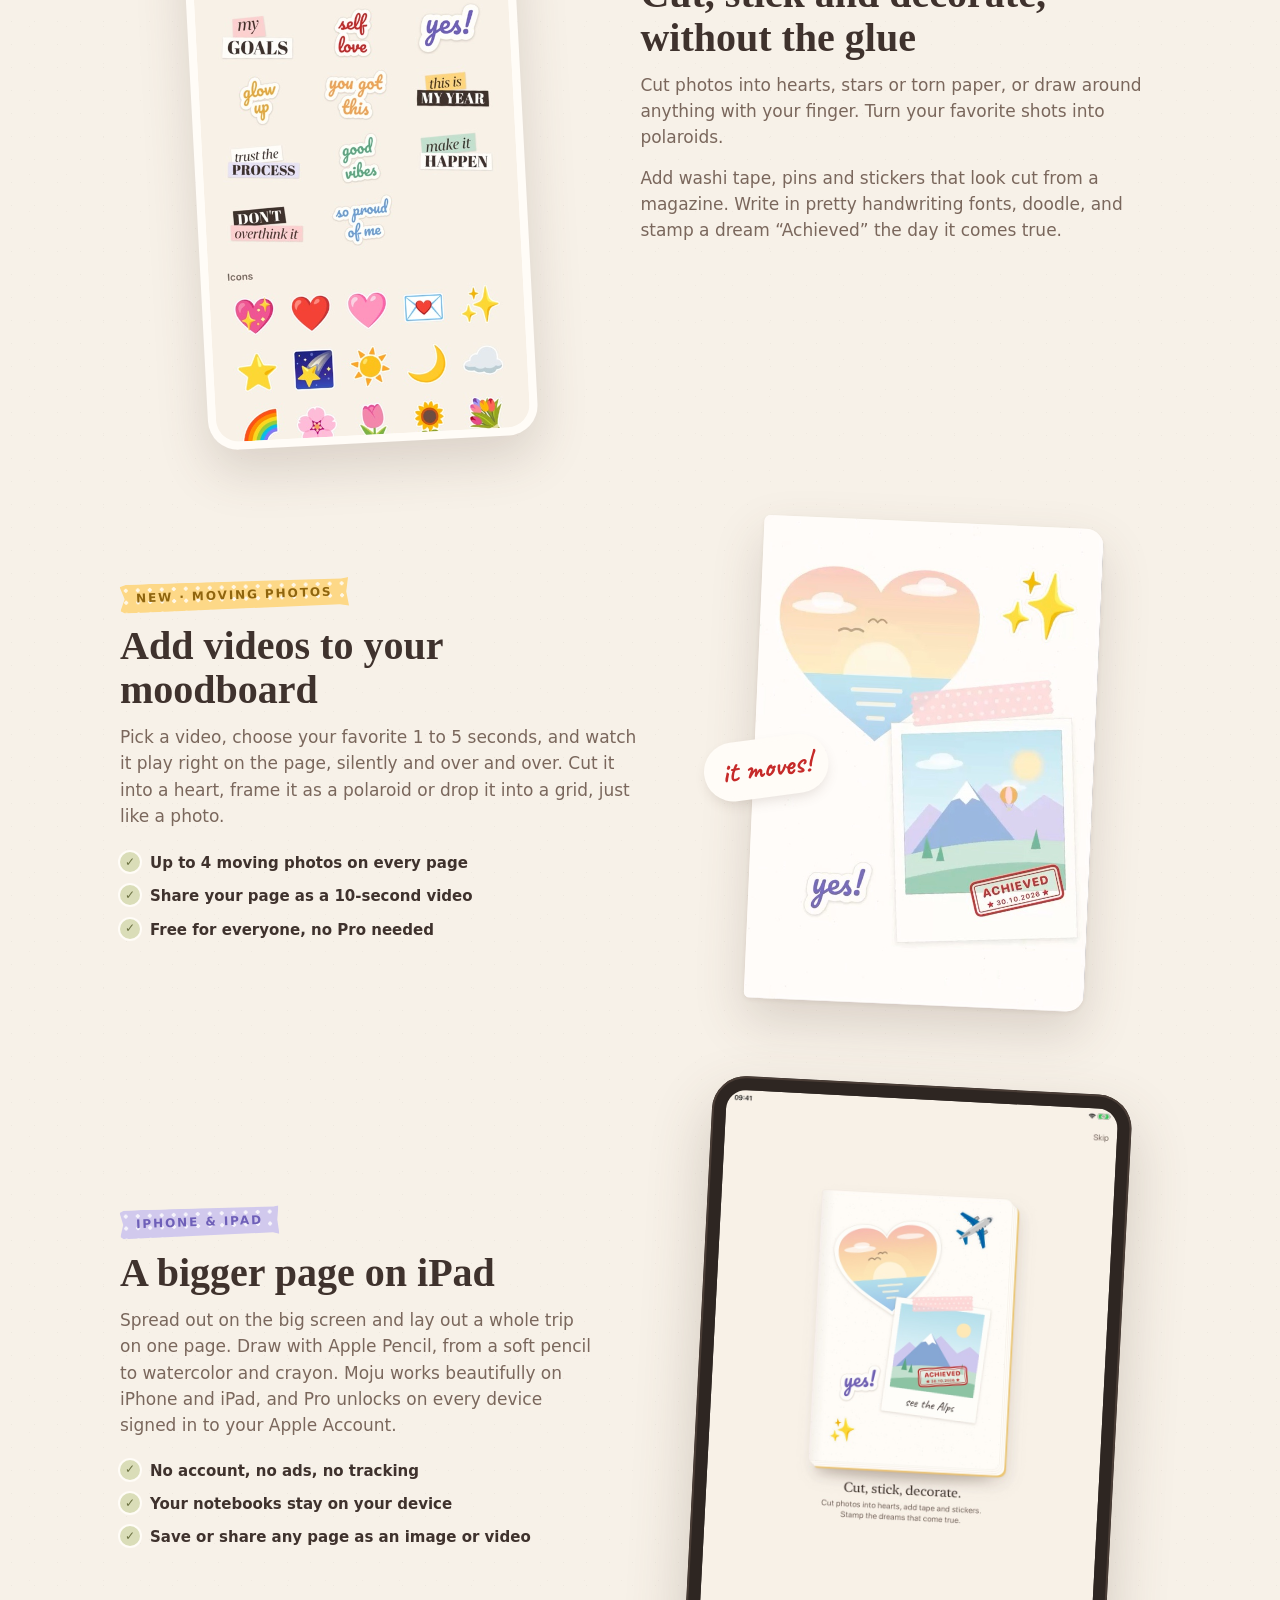
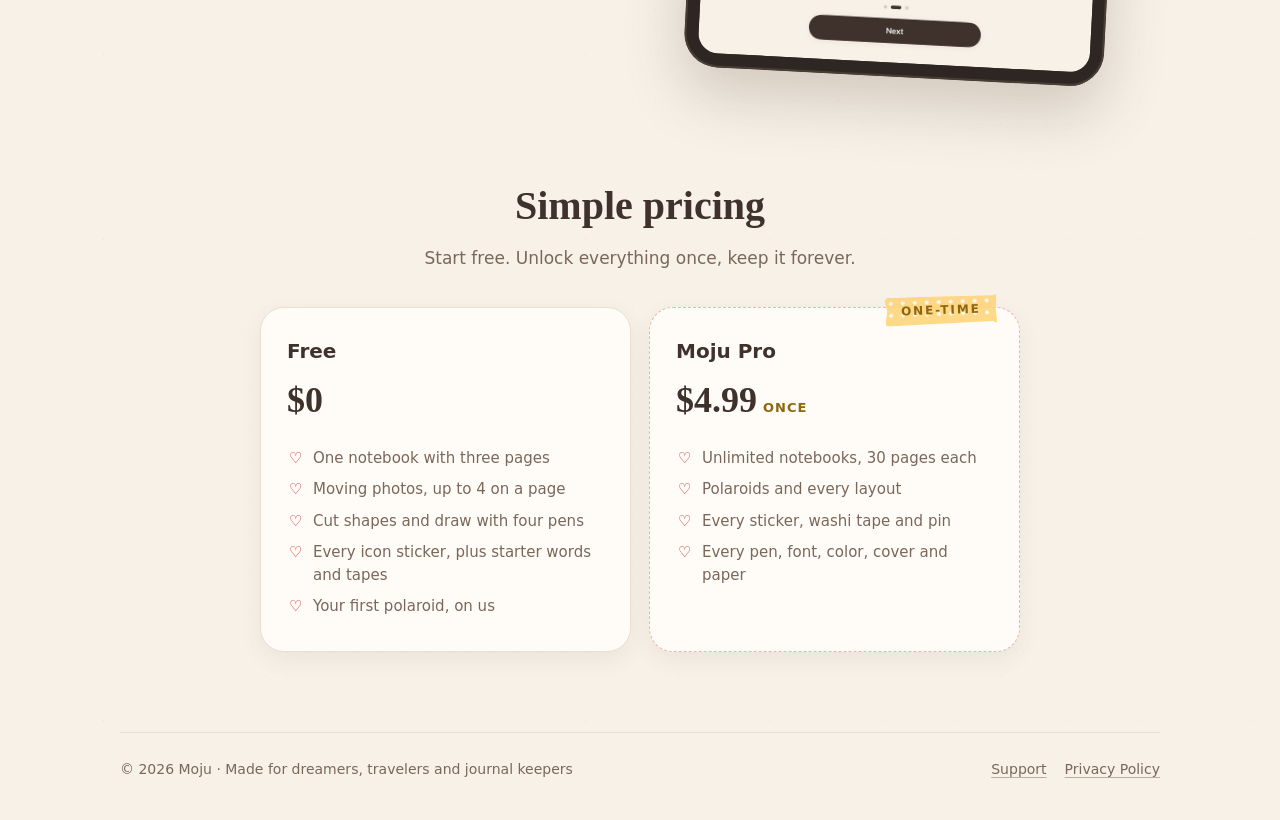
==== commit 4f52df17: "Yeni uygulama ikonu, sekme simgesi önbelleği yenilendi" ====
--- a/index.html
+++ b/index.html
@@ -5,8 +5,8 @@
   <meta name="viewport" content="width=device-width, initial-scale=1">
   <title>Moju · Your life, on paper</title>
   <meta name="description" content="Moju is a notebook for everything you love: a vision board for your dreams, a travel diary for the places you've been, a journal for everyday moments. Cut photos, add videos that move on the page, washi tape and stickers, and write in your own hand.">
-  <link rel="icon" href="assets/favicon.png">
-  <link rel="apple-touch-icon" href="assets/icon.png">
+  <link rel="icon" type="image/png" href="assets/favicon.png?v=3">
+  <link rel="apple-touch-icon" href="assets/icon.png?v=3">
   <link rel="stylesheet" href="style.css">
 </head>
 <body>
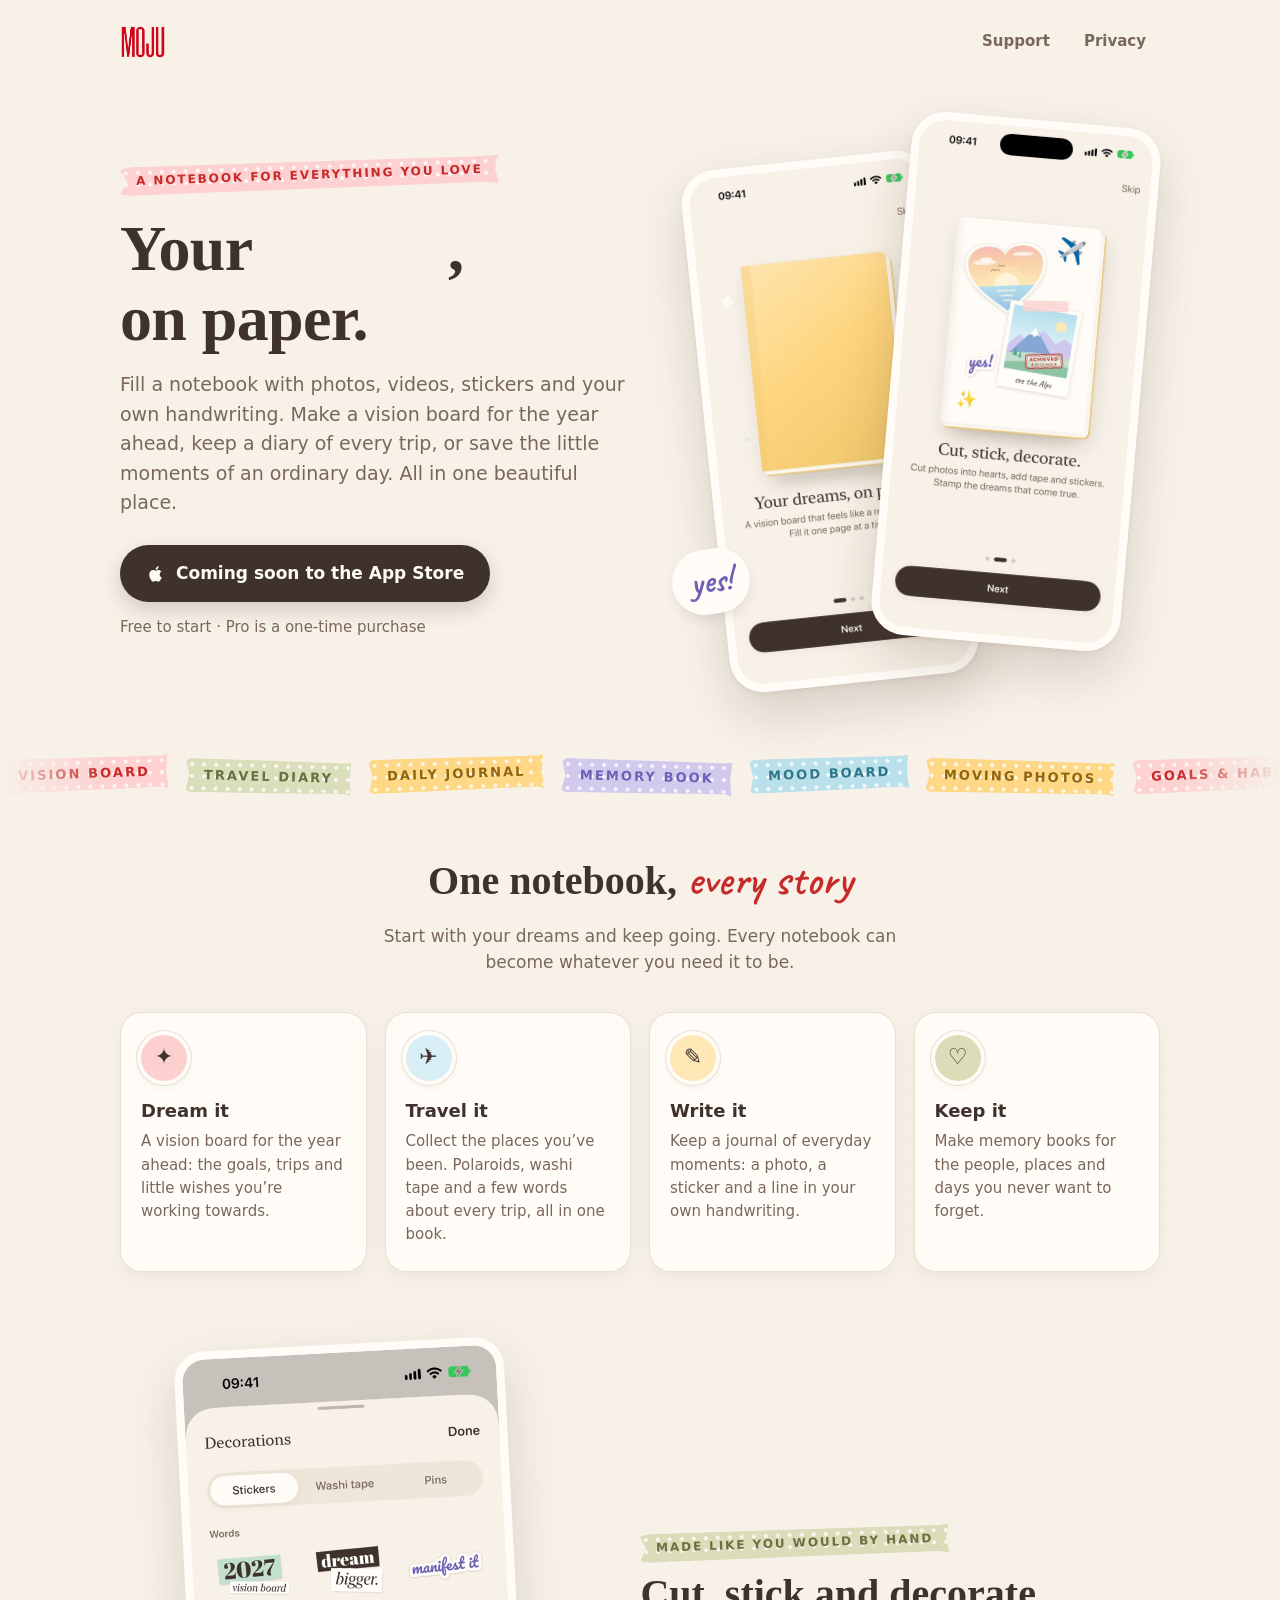
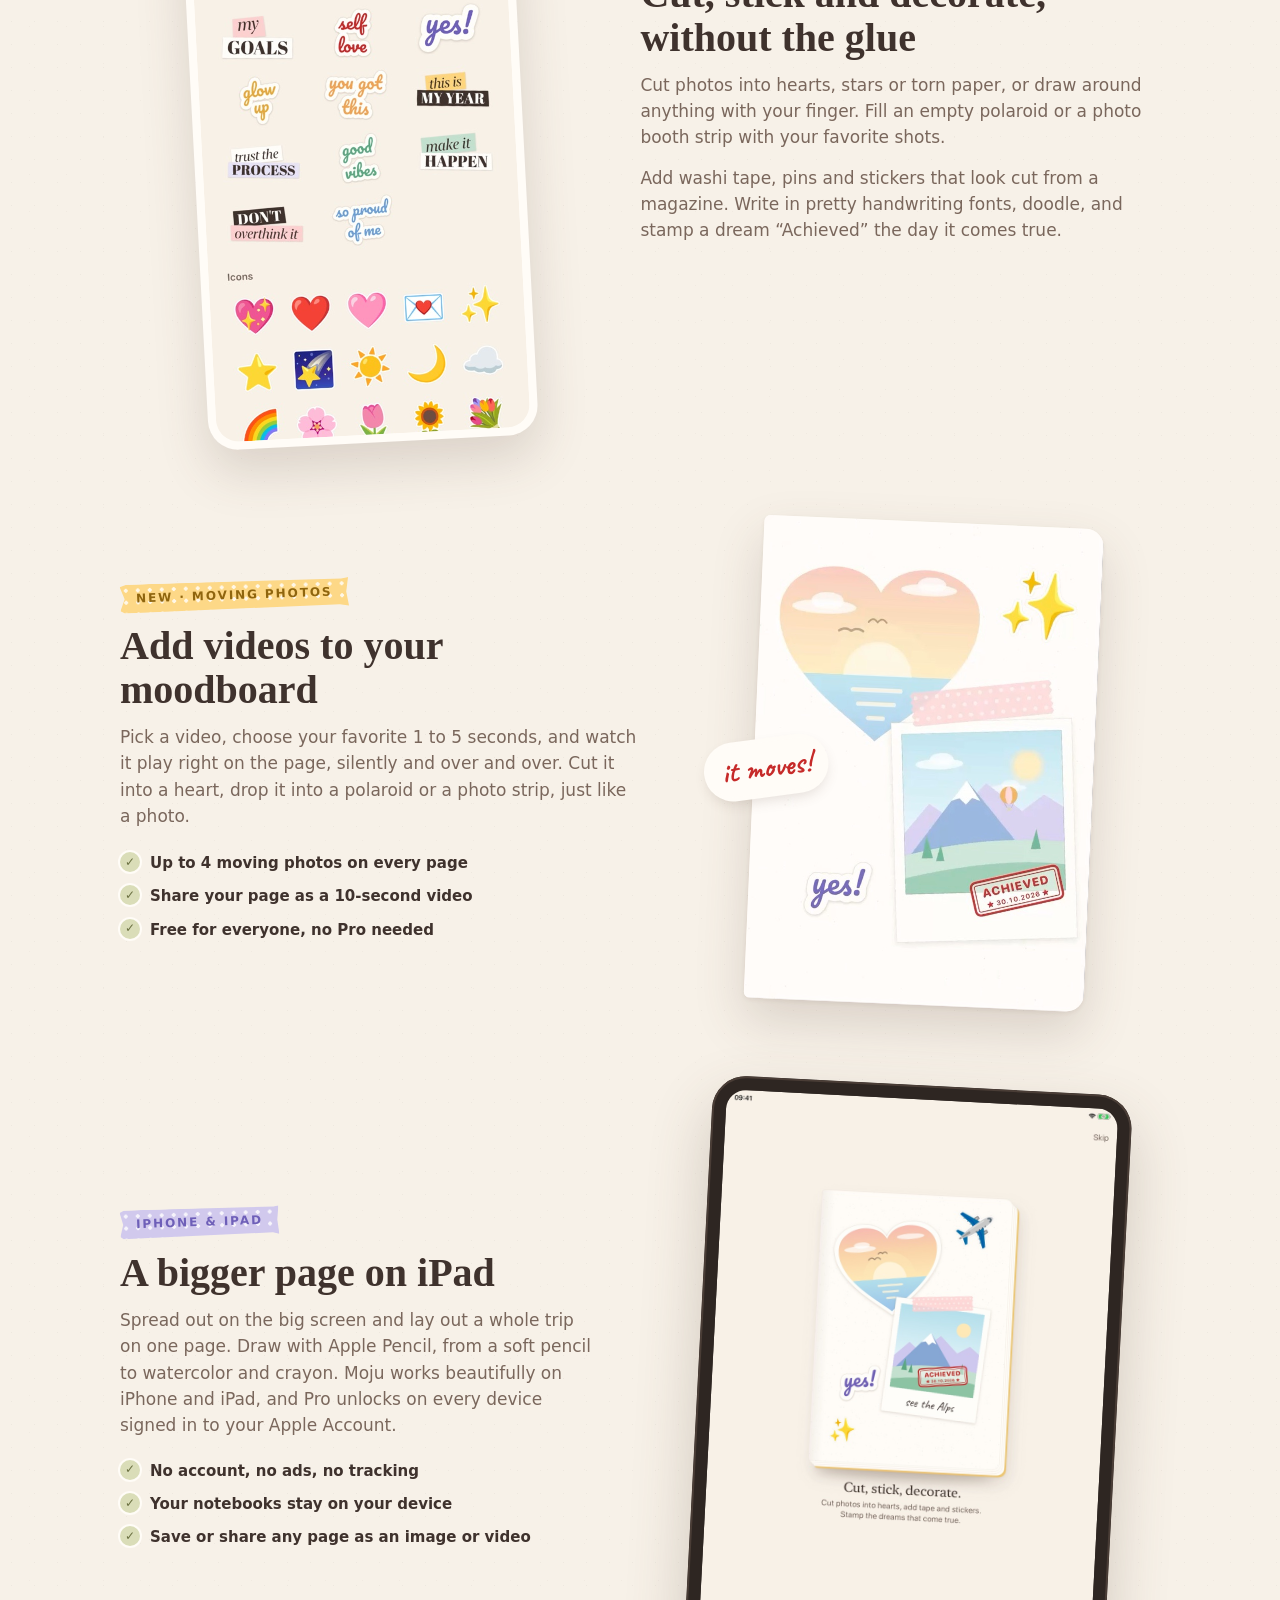
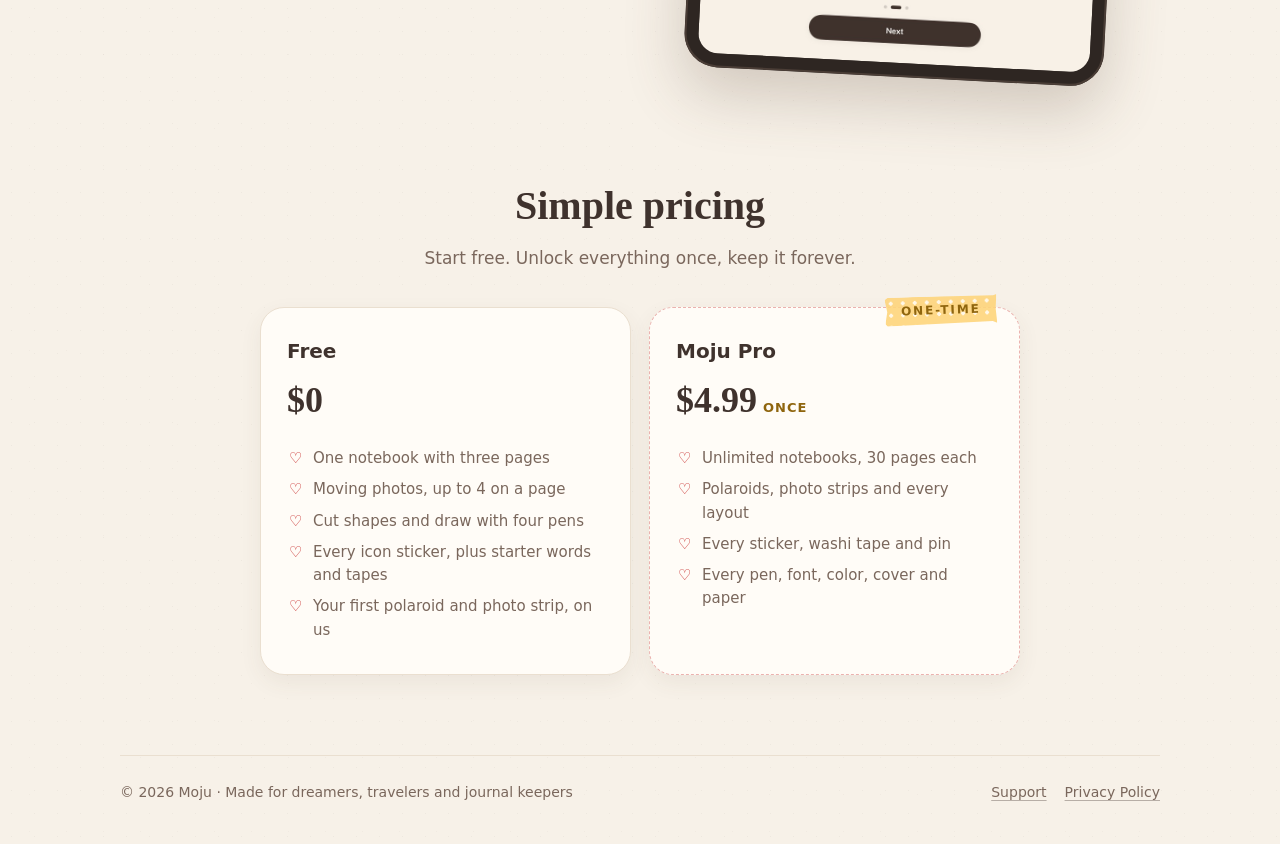
==== commit c915011e: "Gizlilik: saklama ve silme, kamera izni; destek: kamera; şerit metinleri Co-Authored-By: Claude Opus" ====
--- a/index.html
+++ b/index.html
@@ -82,7 +82,7 @@
       <div>
         <span class="tape matcha">MADE LIKE YOU WOULD BY HAND</span>
         <h2>Cut, stick and decorate, without the glue</h2>
-        <p>Cut photos into hearts, stars or torn paper, or draw around anything with your finger. Turn your favorite shots into polaroids.</p>
+        <p>Cut photos into hearts, stars or torn paper, or draw around anything with your finger. Fill an empty polaroid or a photo booth strip with your favorite shots.</p>
         <p>Add washi tape, pins and stickers that look cut from a magazine. Write in pretty handwriting fonts, doodle, and stamp a dream “Achieved” the day it comes true.</p>
       </div>
     </section>
@@ -92,7 +92,7 @@
       <div>
         <span class="tape butter">NEW · MOVING PHOTOS</span>
         <h2>Add videos to your moodboard</h2>
-        <p>Pick a video, choose your favorite 1 to 5 seconds, and watch it play right on the page, silently and over and over. Cut it into a heart, frame it as a polaroid or drop it into a grid, just like a photo.</p>
+        <p>Pick a video, choose your favorite 1 to 5 seconds, and watch it play right on the page, silently and over and over. Cut it into a heart, drop it into a polaroid or a photo strip, just like a photo.</p>
         <ul class="checks">
           <li>Up to 4 moving photos on every page</li>
           <li>Share your page as a 10-second video</li>
@@ -131,7 +131,7 @@
             <li>Moving photos, up to 4 on a page</li>
             <li>Cut shapes and draw with four pens</li>
             <li>Every icon sticker, plus starter words and tapes</li>
-            <li>Your first polaroid, on us</li>
+            <li>Your first polaroid and photo strip, on us</li>
           </ul>
         </article>
         <article class="plan pro">
@@ -140,7 +140,7 @@
           <div class="amount">$4.99<small>ONCE</small></div>
           <ul>
             <li>Unlimited notebooks, 30 pages each</li>
-            <li>Polaroids and every layout</li>
+            <li>Polaroids, photo strips and every layout</li>
             <li>Every sticker, washi tape and pin</li>
             <li>Every pen, font, color, cover and paper</li>
           </ul>
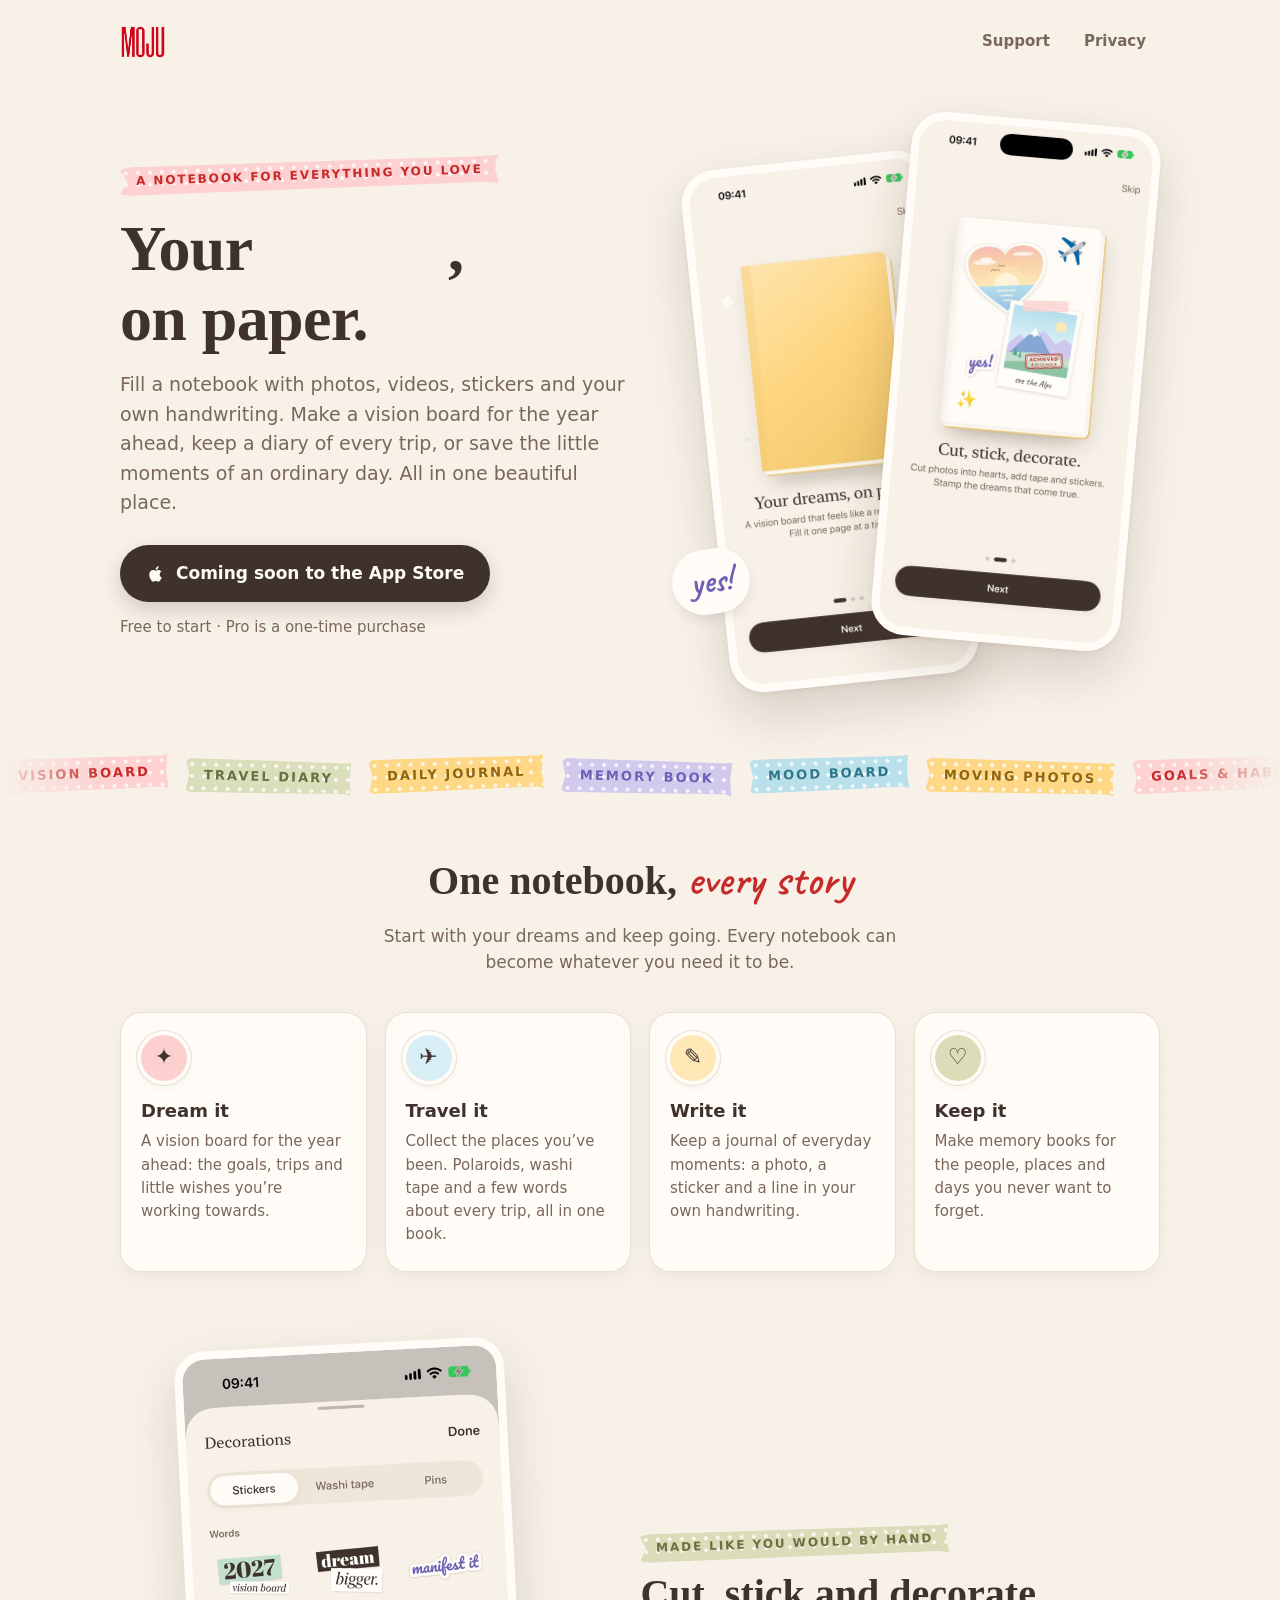
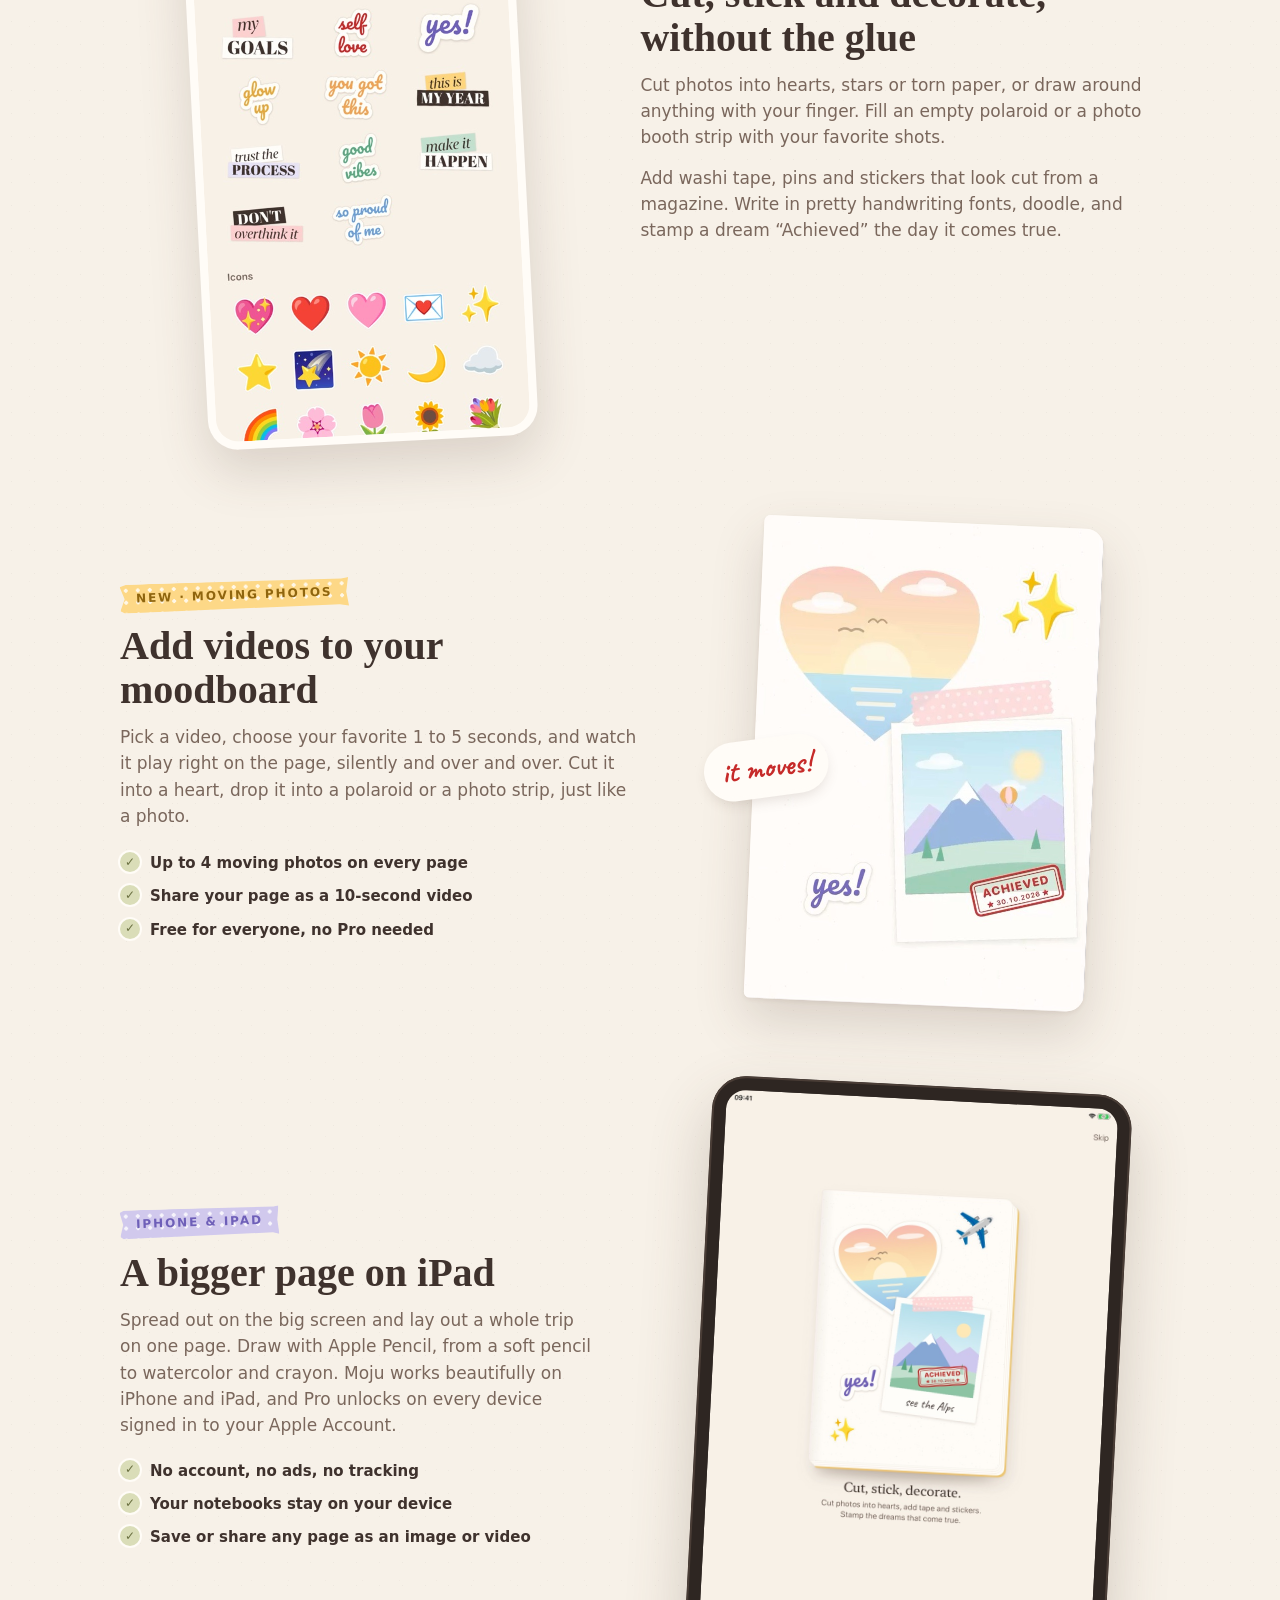
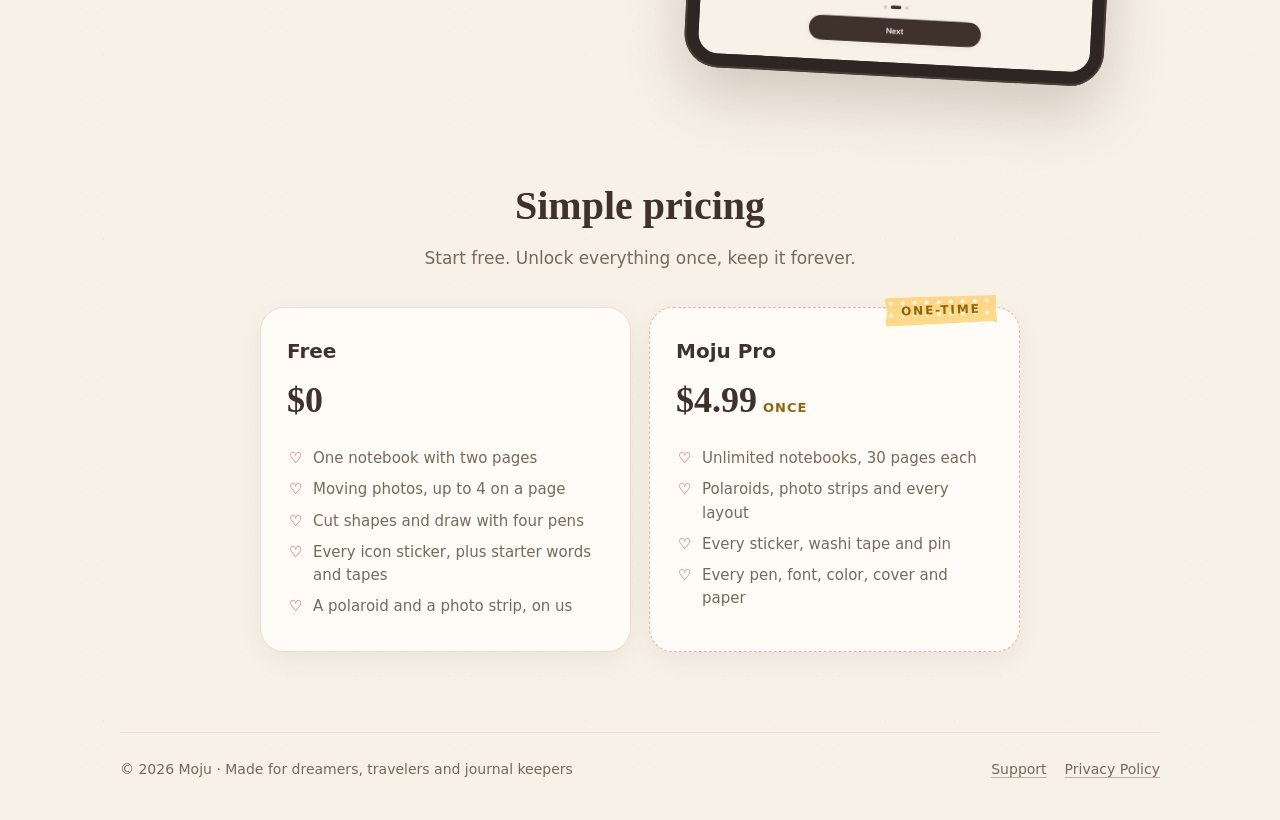
==== commit f9e34f13: "Ücretsizde 2 sayfa ve hediye çerçeveler; destek: Aile Paylaşımı Co-Authored-By: Claude Opus 5.5 <nor" ====
--- a/index.html
+++ b/index.html
@@ -127,11 +127,11 @@
           <h3>Free</h3>
           <div class="amount">$0</div>
           <ul>
-            <li>One notebook with three pages</li>
+            <li>One notebook with two pages</li>
             <li>Moving photos, up to 4 on a page</li>
             <li>Cut shapes and draw with four pens</li>
             <li>Every icon sticker, plus starter words and tapes</li>
-            <li>Your first polaroid and photo strip, on us</li>
+            <li>A polaroid and a photo strip, on us</li>
           </ul>
         </article>
         <article class="plan pro">
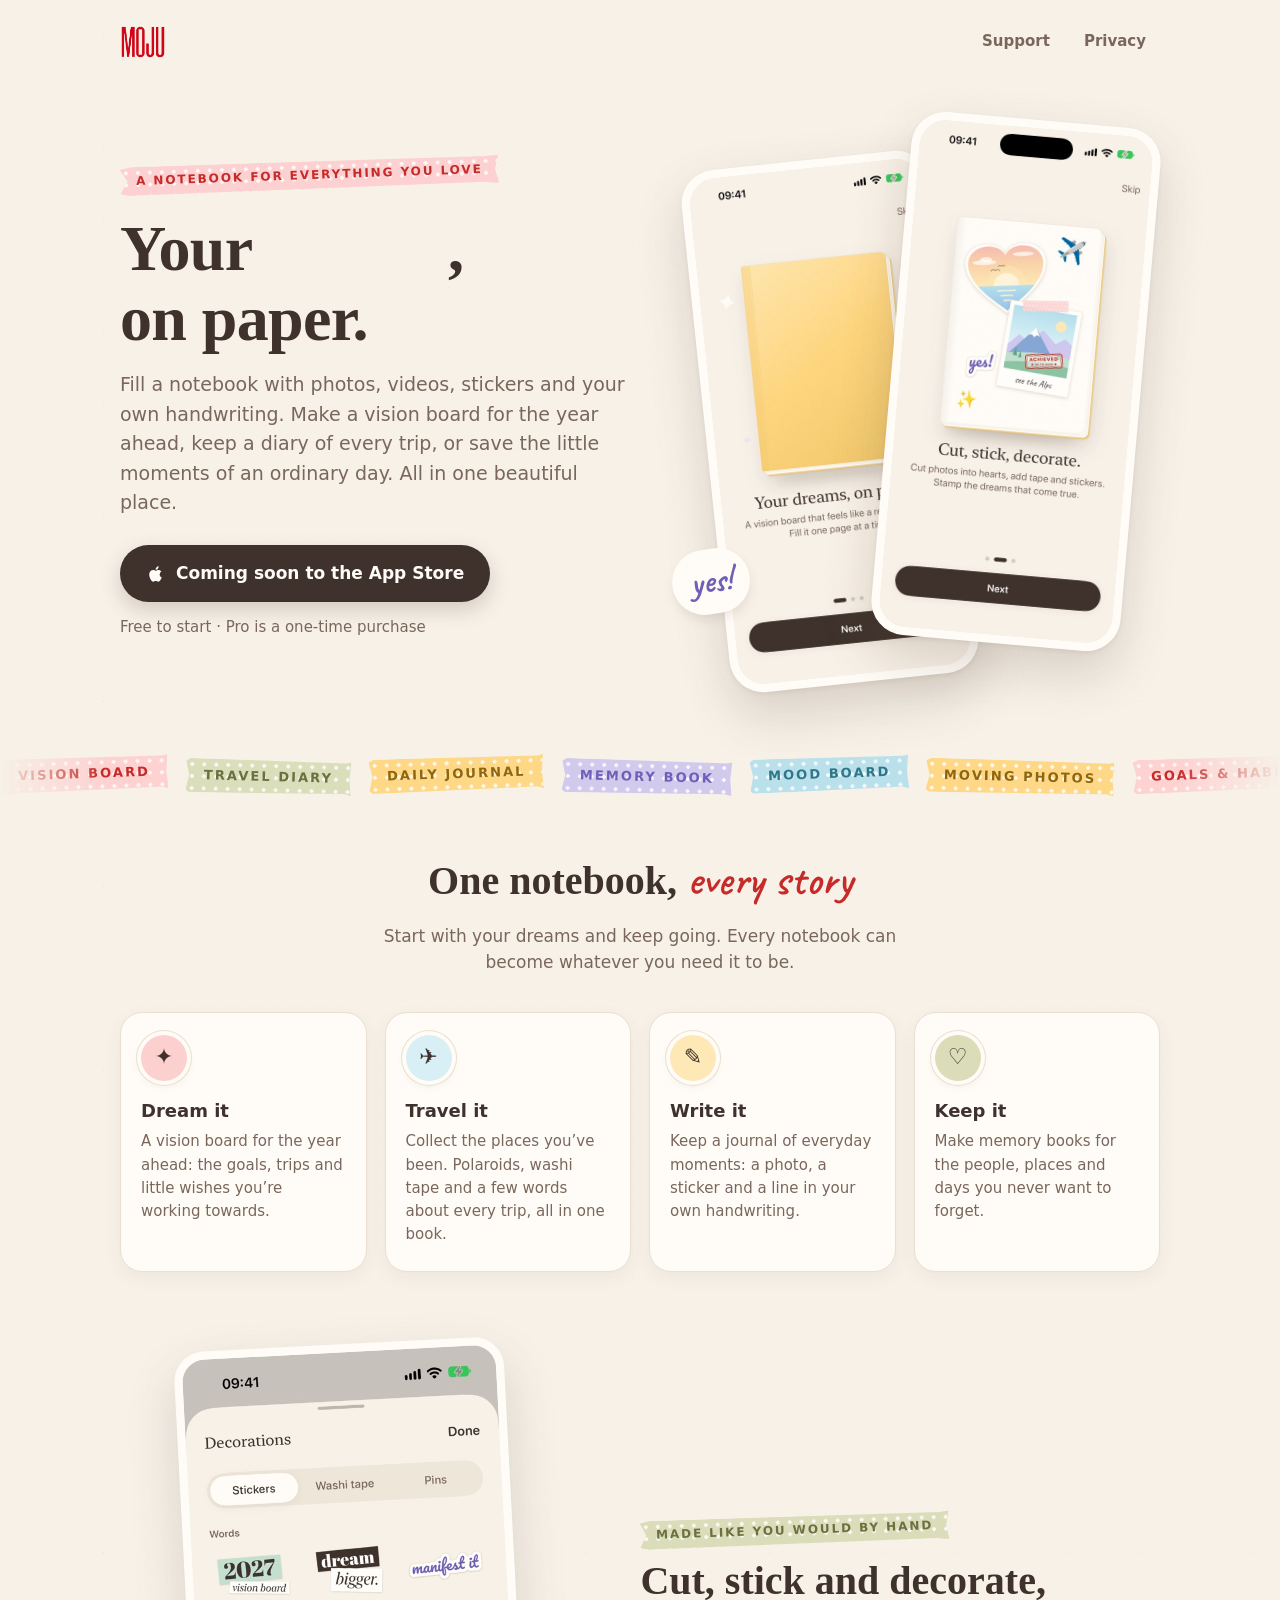
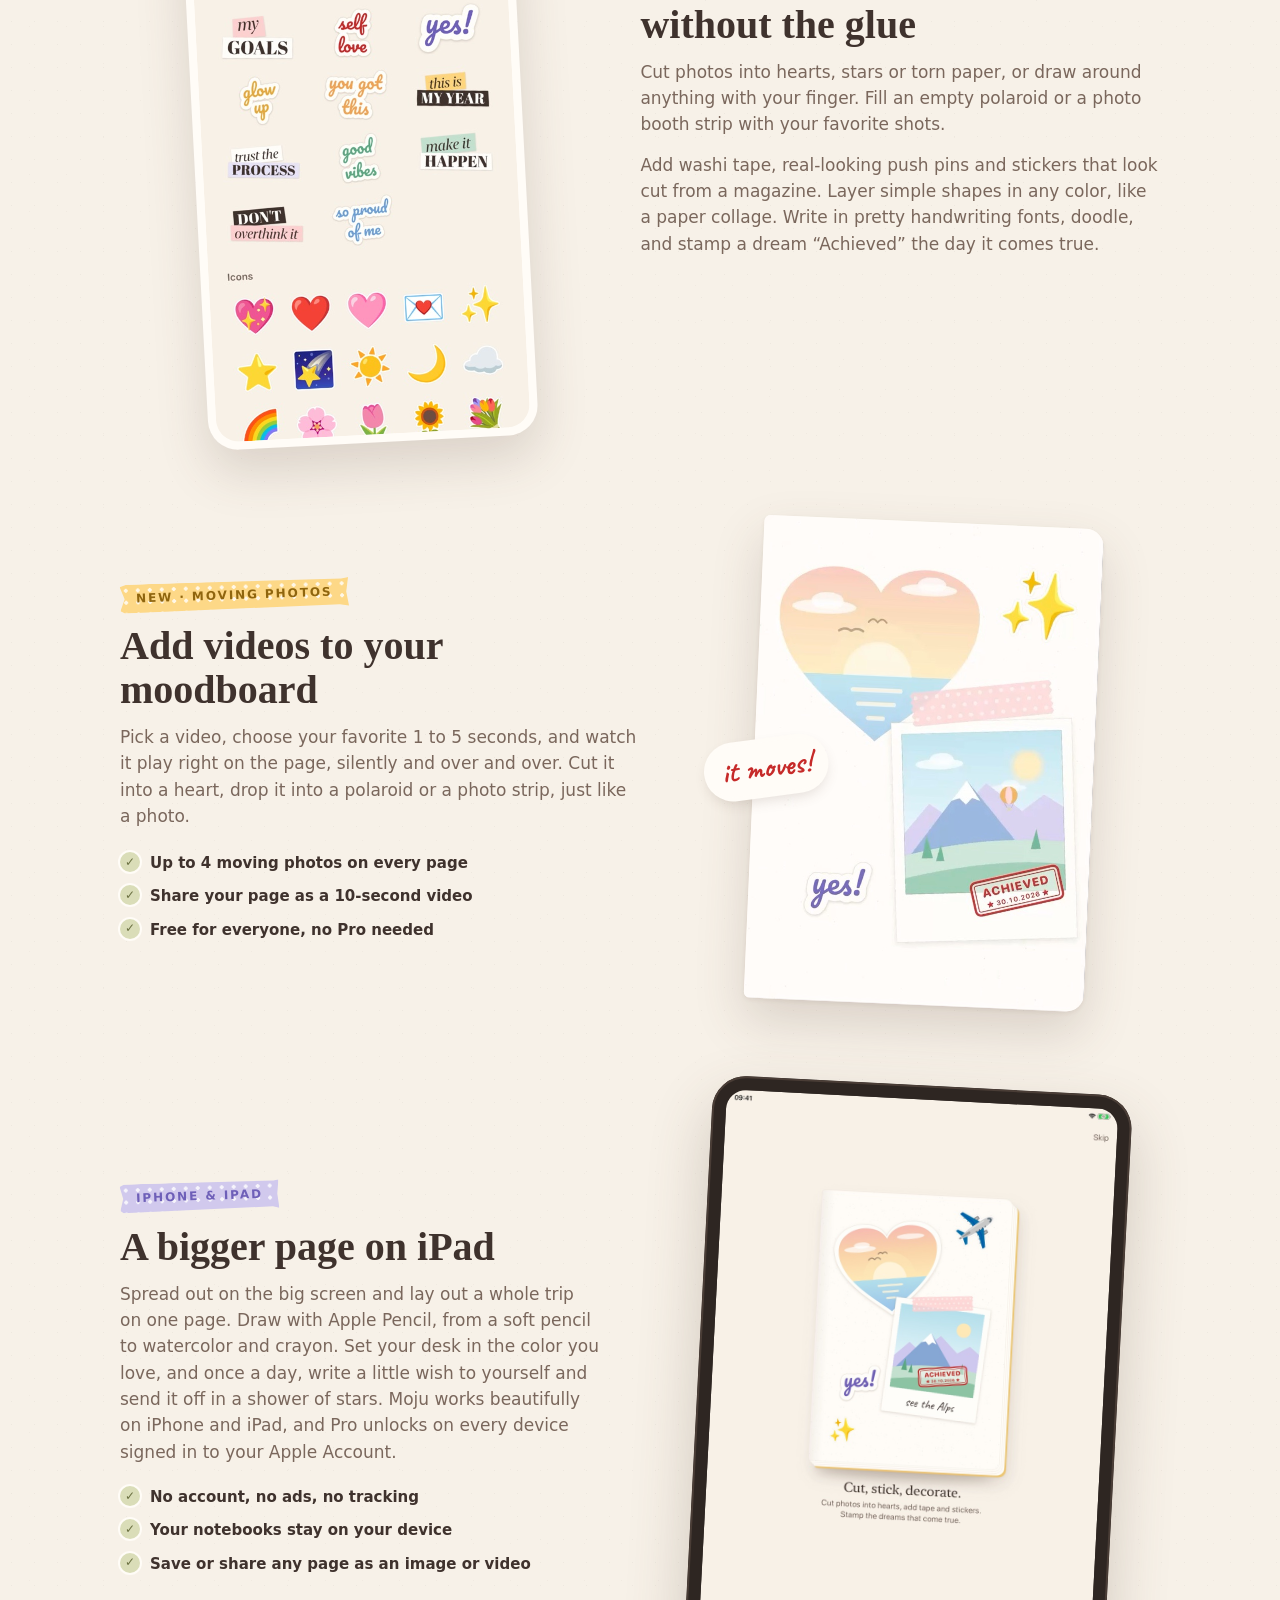
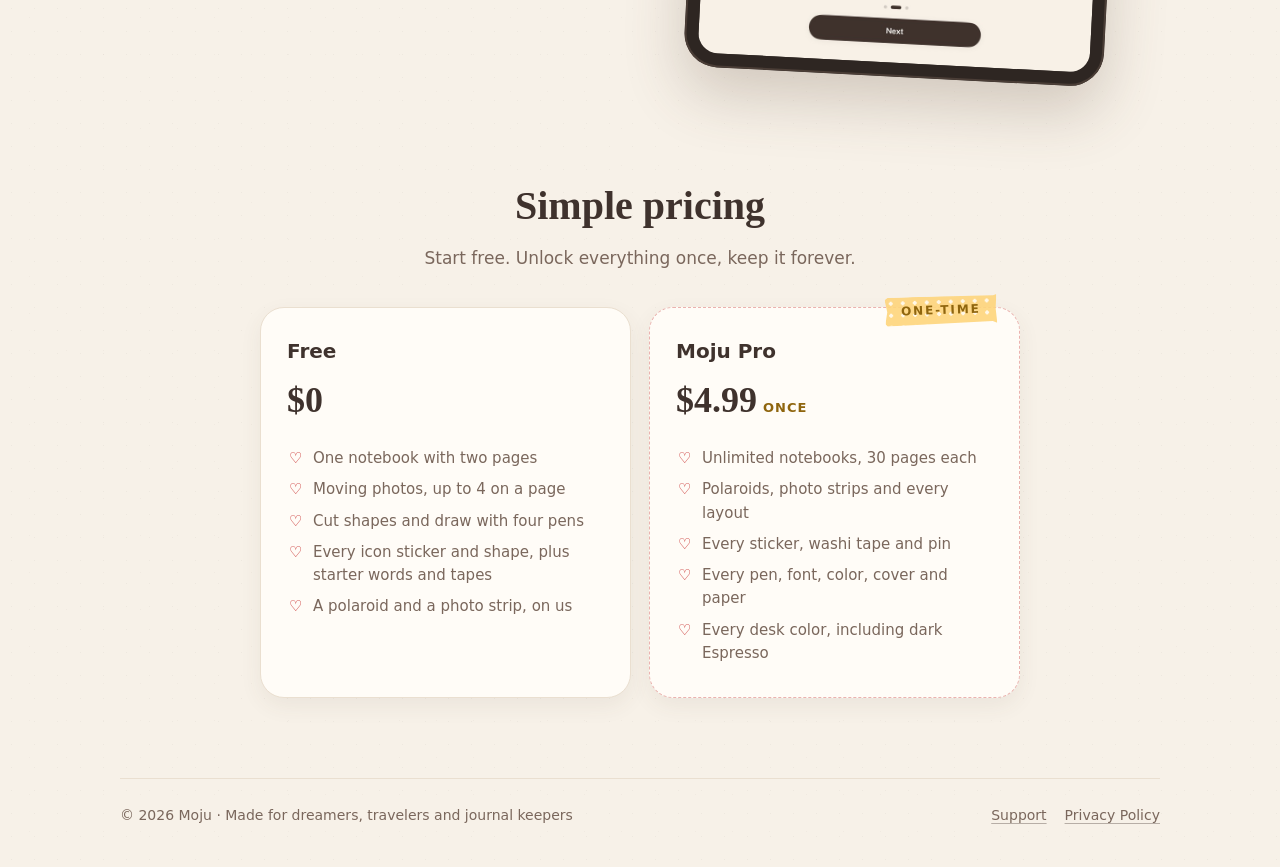
==== commit 2e201f64: "Add shapes, pins, desk colors and the daily note to the site Co-Authored-By: Claude Opus 5.5 <norepl" ====
--- a/index.html
+++ b/index.html
@@ -83,7 +83,7 @@
         <span class="tape matcha">MADE LIKE YOU WOULD BY HAND</span>
         <h2>Cut, stick and decorate, without the glue</h2>
         <p>Cut photos into hearts, stars or torn paper, or draw around anything with your finger. Fill an empty polaroid or a photo booth strip with your favorite shots.</p>
-        <p>Add washi tape, pins and stickers that look cut from a magazine. Write in pretty handwriting fonts, doodle, and stamp a dream “Achieved” the day it comes true.</p>
+        <p>Add washi tape, real-looking push pins and stickers that look cut from a magazine. Layer simple shapes in any color, like a paper collage. Write in pretty handwriting fonts, doodle, and stamp a dream “Achieved” the day it comes true.</p>
       </div>
     </section>
 
@@ -109,7 +109,7 @@
       <div>
         <span class="tape wisteria">IPHONE &amp; IPAD</span>
         <h2>A bigger page on iPad</h2>
-        <p>Spread out on the big screen and lay out a whole trip on one page. Draw with Apple Pencil, from a soft pencil to watercolor and crayon. Moju works beautifully on iPhone and iPad, and Pro unlocks on every device signed in to your Apple Account.</p>
+        <p>Spread out on the big screen and lay out a whole trip on one page. Draw with Apple Pencil, from a soft pencil to watercolor and crayon. Set your desk in the color you love, and once a day, write a little wish to yourself and send it off in a shower of stars. Moju works beautifully on iPhone and iPad, and Pro unlocks on every device signed in to your Apple Account.</p>
         <ul class="checks">
           <li>No account, no ads, no tracking</li>
           <li>Your notebooks stay on your device</li>
@@ -130,7 +130,7 @@
             <li>One notebook with two pages</li>
             <li>Moving photos, up to 4 on a page</li>
             <li>Cut shapes and draw with four pens</li>
-            <li>Every icon sticker, plus starter words and tapes</li>
+            <li>Every icon sticker and shape, plus starter words and tapes</li>
             <li>A polaroid and a photo strip, on us</li>
           </ul>
         </article>
@@ -143,6 +143,7 @@
             <li>Polaroids, photo strips and every layout</li>
             <li>Every sticker, washi tape and pin</li>
             <li>Every pen, font, color, cover and paper</li>
+            <li>Every desk color, including dark Espresso</li>
           </ul>
         </article>
       </div>
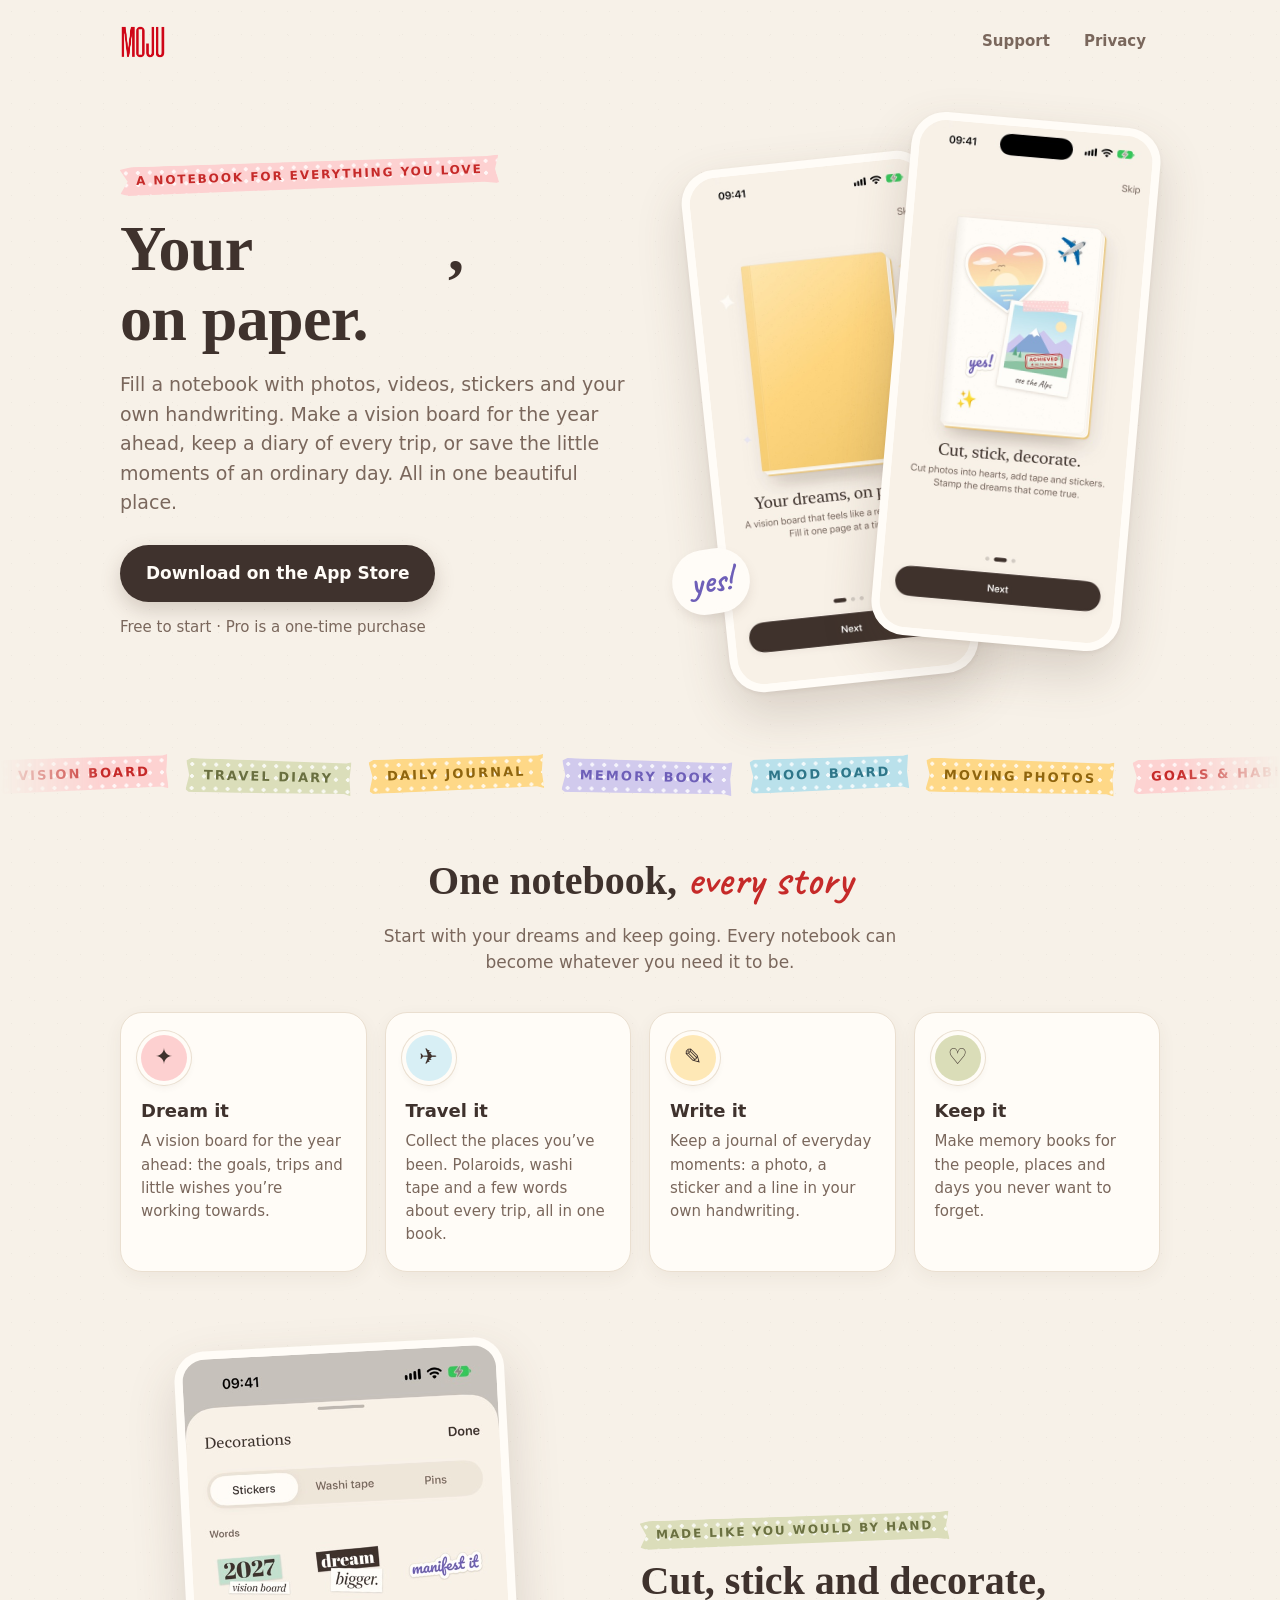
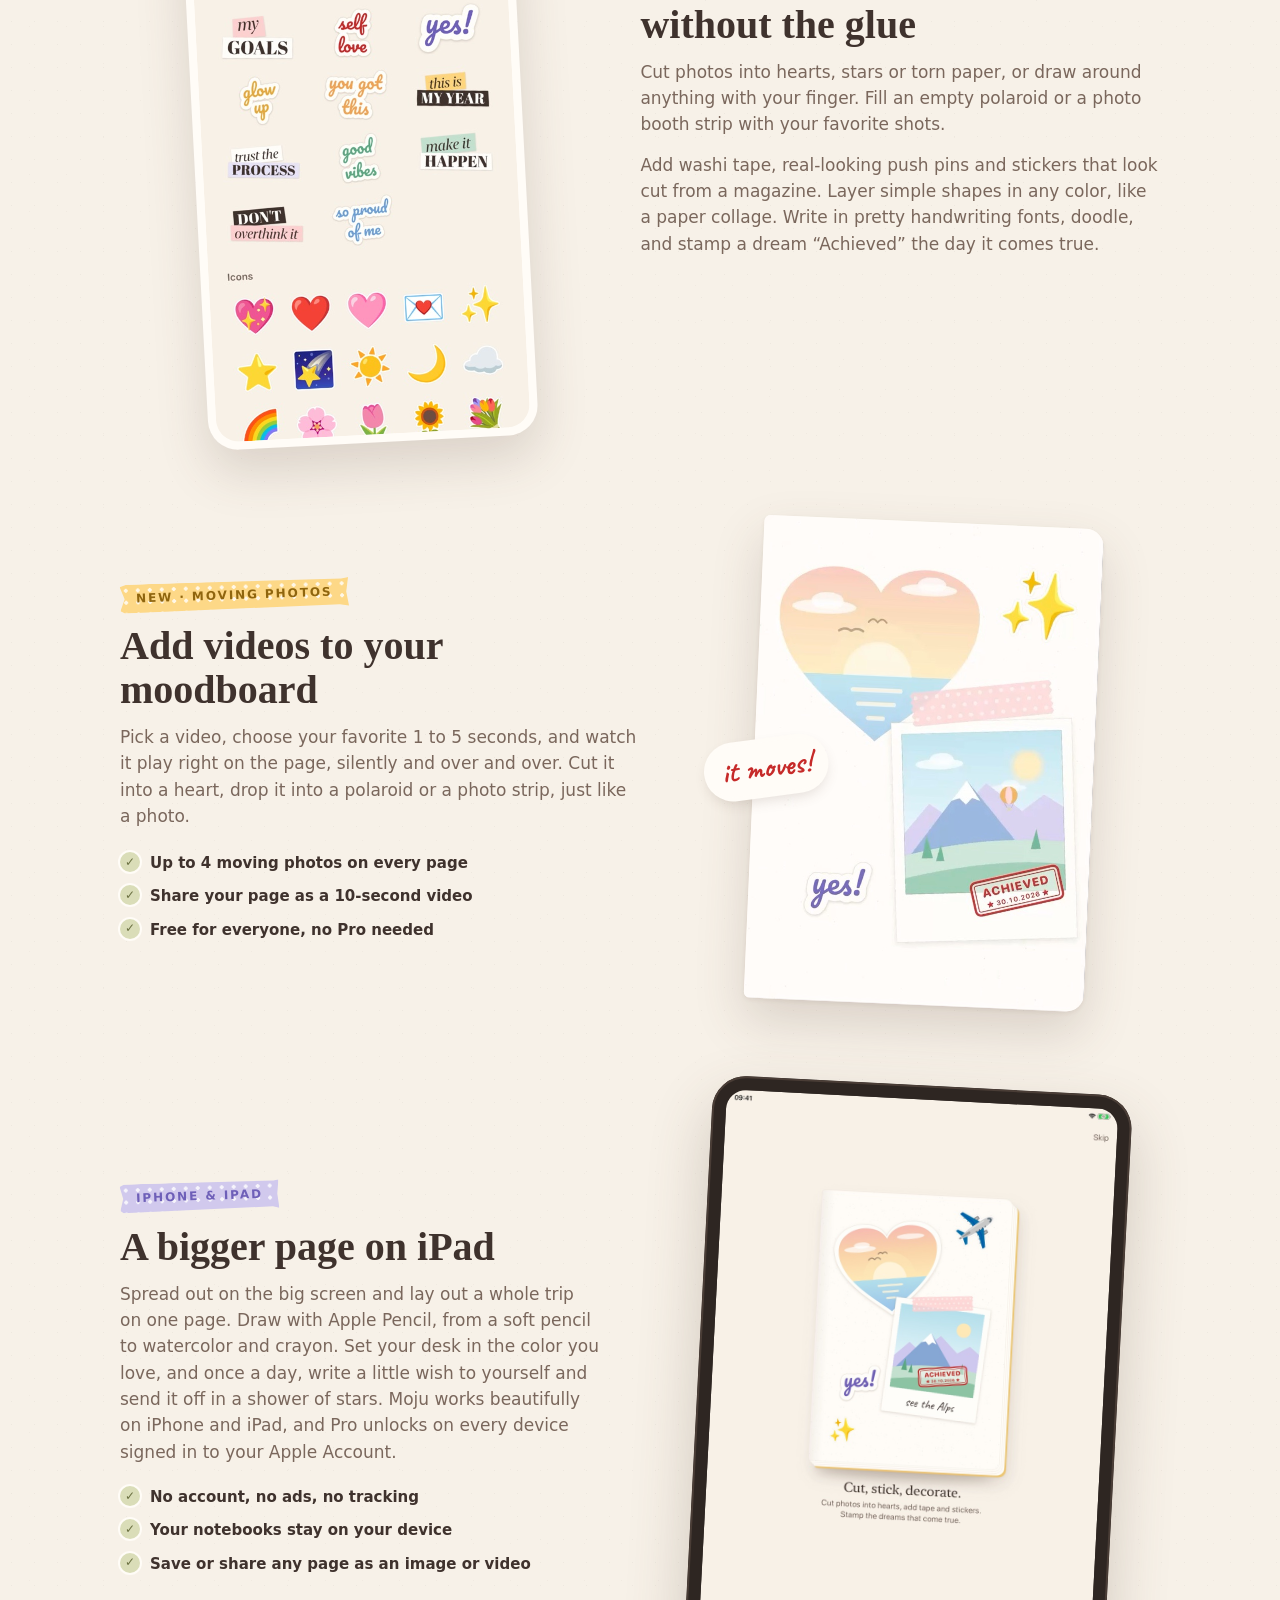
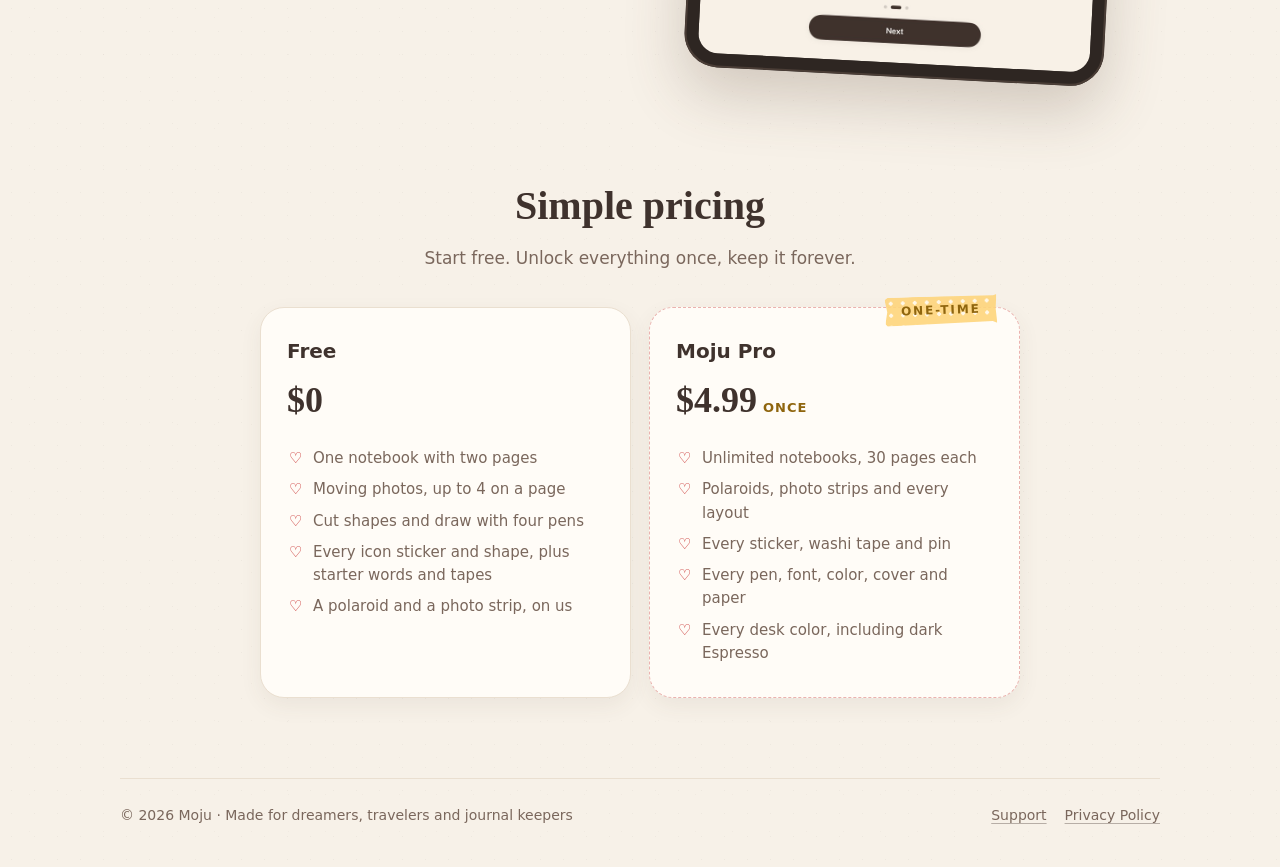
==== commit 52827417: "Link to Moju on the App Store and add the Smart App Banner" ====
--- a/index.html
+++ b/index.html
@@ -3,6 +3,7 @@
 <head>
   <meta charset="utf-8">
   <meta name="viewport" content="width=device-width, initial-scale=1">
+  <meta name="apple-itunes-app" content="app-id=6835533287">
   <title>Moju · Your life, on paper</title>
   <meta name="description" content="Moju is a notebook for everything you love: a vision board for your dreams, a travel diary for the places you've been, a journal for everyday moments. Cut photos, add videos that move on the page, washi tape and stickers, and write in your own hand.">
   <link rel="icon" type="image/png" href="assets/favicon.png?v=3">
@@ -27,10 +28,7 @@
         </h1>
         <p class="lead">Fill a notebook with photos, videos, stickers and your own handwriting. Make a vision board for the year ahead, keep a diary of every trip, or save the little moments of an ordinary day. All in one beautiful place.</p>
         <div class="cta-row">
-          <span class="button" aria-disabled="true">
-            <svg viewBox="0 0 24 24" fill="currentColor" aria-hidden="true"><path d="M16.4 12.6c0-2.4 2-3.5 2-3.6-1.1-1.6-2.8-1.8-3.4-1.8-1.4-.1-2.8.9-3.5.9-.7 0-1.9-.9-3.1-.8-1.6 0-3 .9-3.8 2.3-1.6 2.8-.4 7 1.2 9.3.8 1.1 1.7 2.4 2.9 2.3 1.2 0 1.6-.7 3-.7s1.8.7 3 .7c1.3 0 2.1-1.1 2.8-2.3.9-1.3 1.3-2.6 1.3-2.7-.1 0-2.4-.9-2.4-3.6zM14.2 5.6c.6-.8 1.1-1.8 1-2.9-.9 0-2.1.6-2.7 1.4-.6.7-1.1 1.8-1 2.8 1 .1 2.1-.5 2.7-1.3z"/></svg>
-            Coming soon to the App Store
-          </span>
+          <a class="button" href="https://apps.apple.com/app/id6835533287">Download on the App Store</a>
           <span class="price-note">Free to start · Pro is a one-time purchase</span>
         </div>
       </div>
--- a/style.css
+++ b/style.css
@@ -200,6 +200,7 @@
 }
 
 .button[aria-disabled="true"] { cursor: default; }
+a.button:hover { transform: translateY(-1px); box-shadow: 0 10px 24px rgba(var(--shadow), 0.28); }
 
 .button svg { width: 20px; height: 20px; }
 
